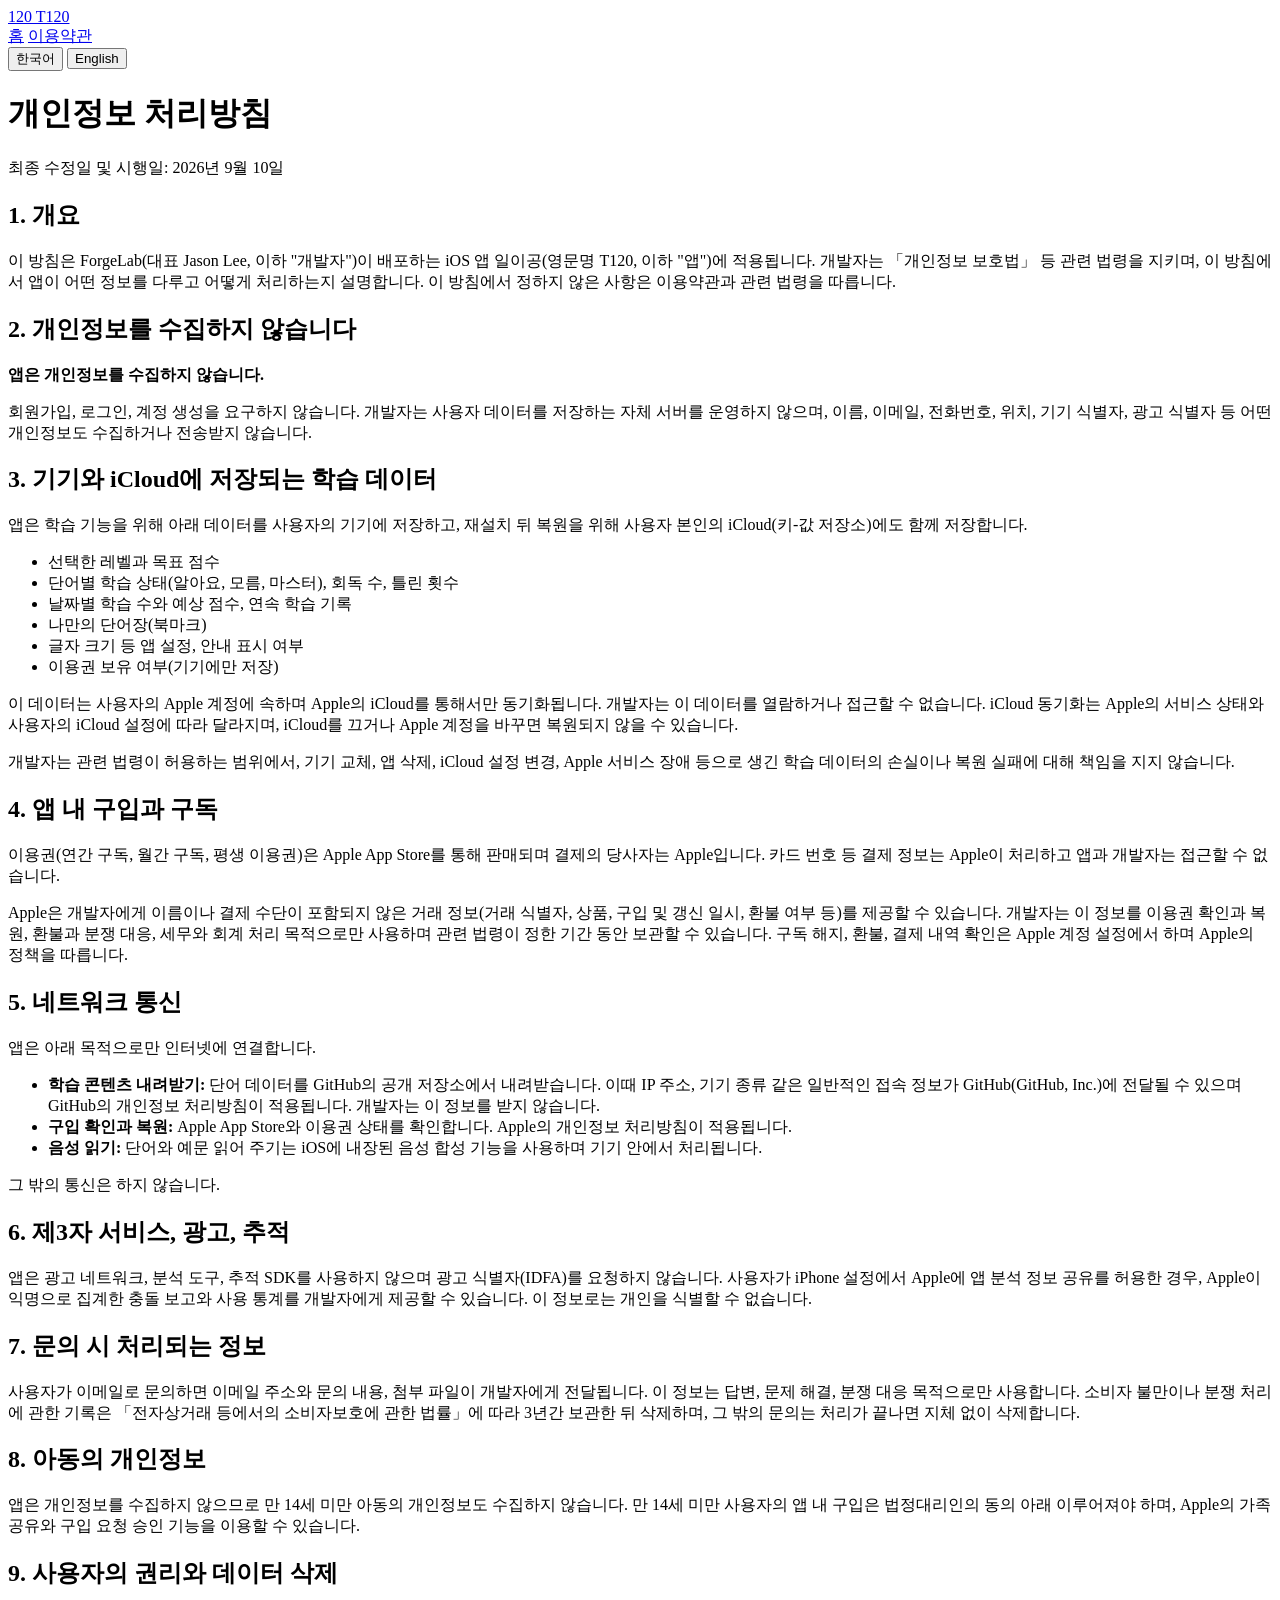
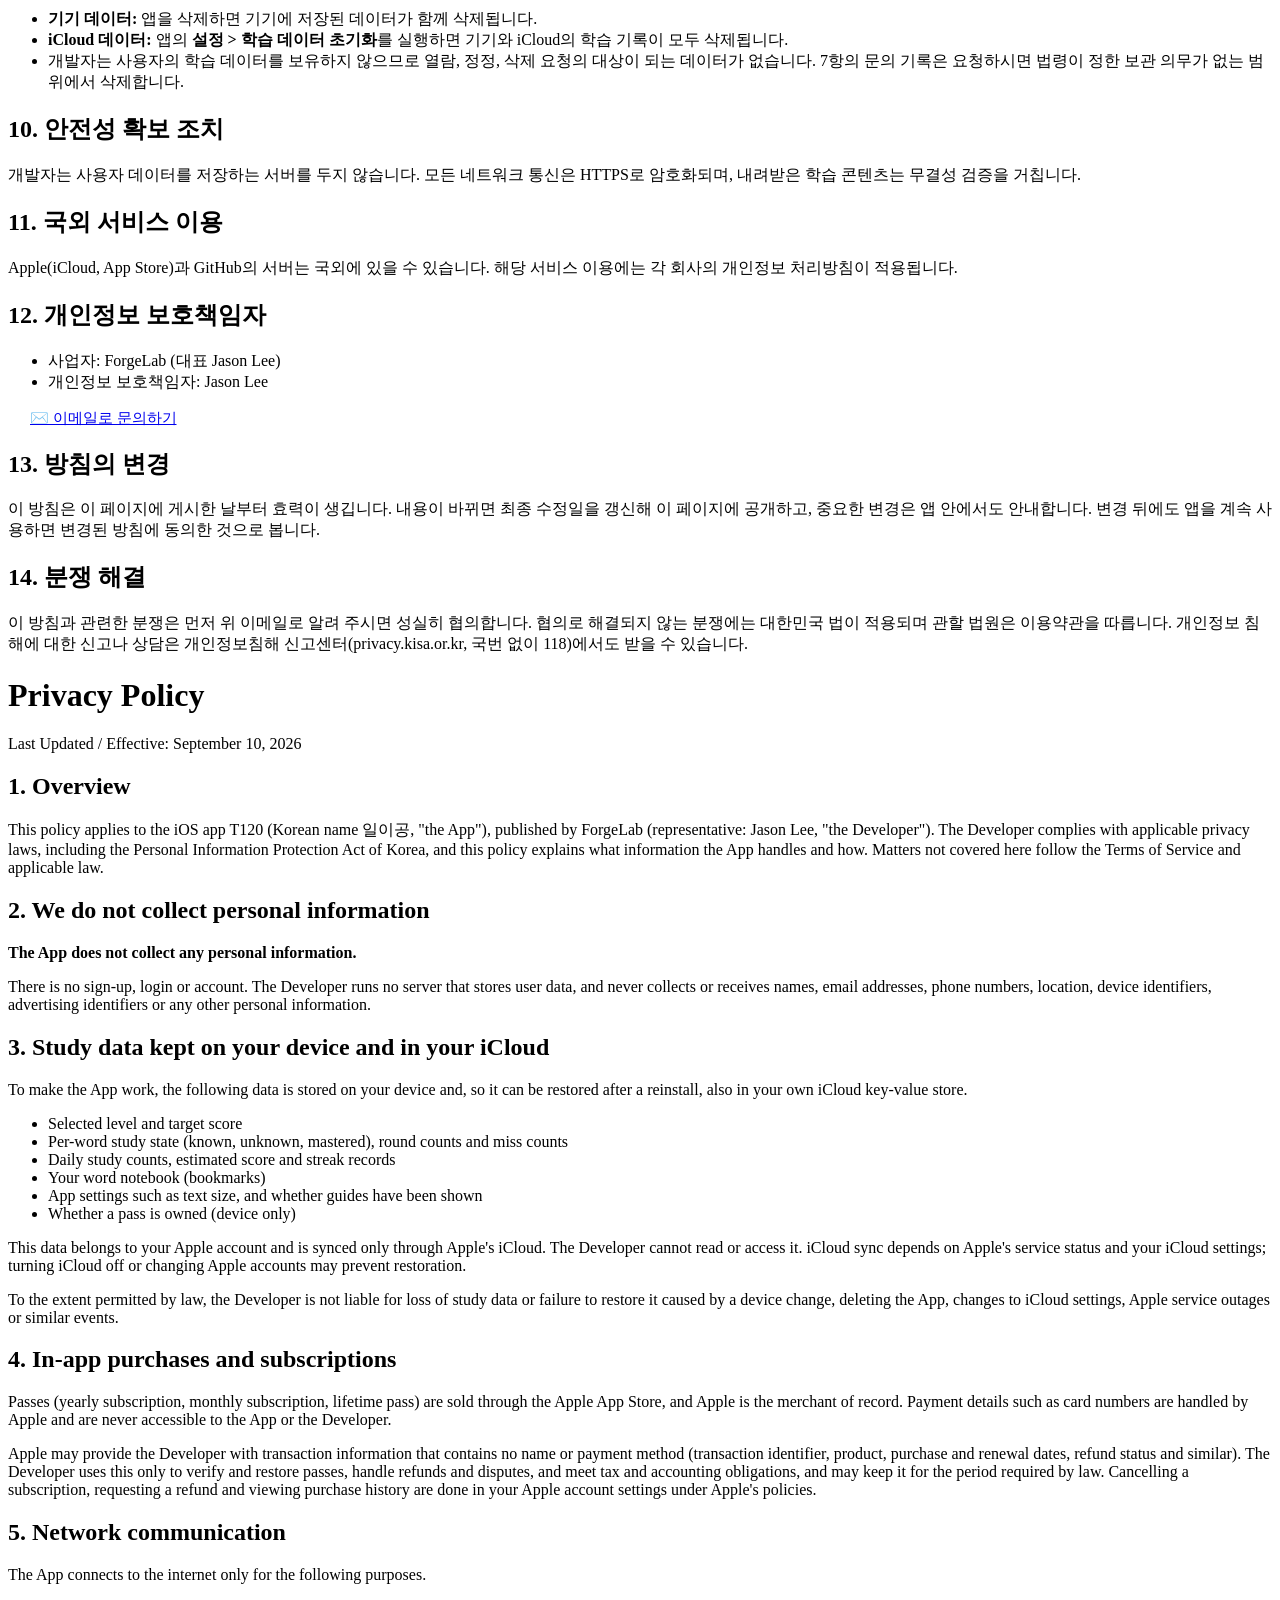
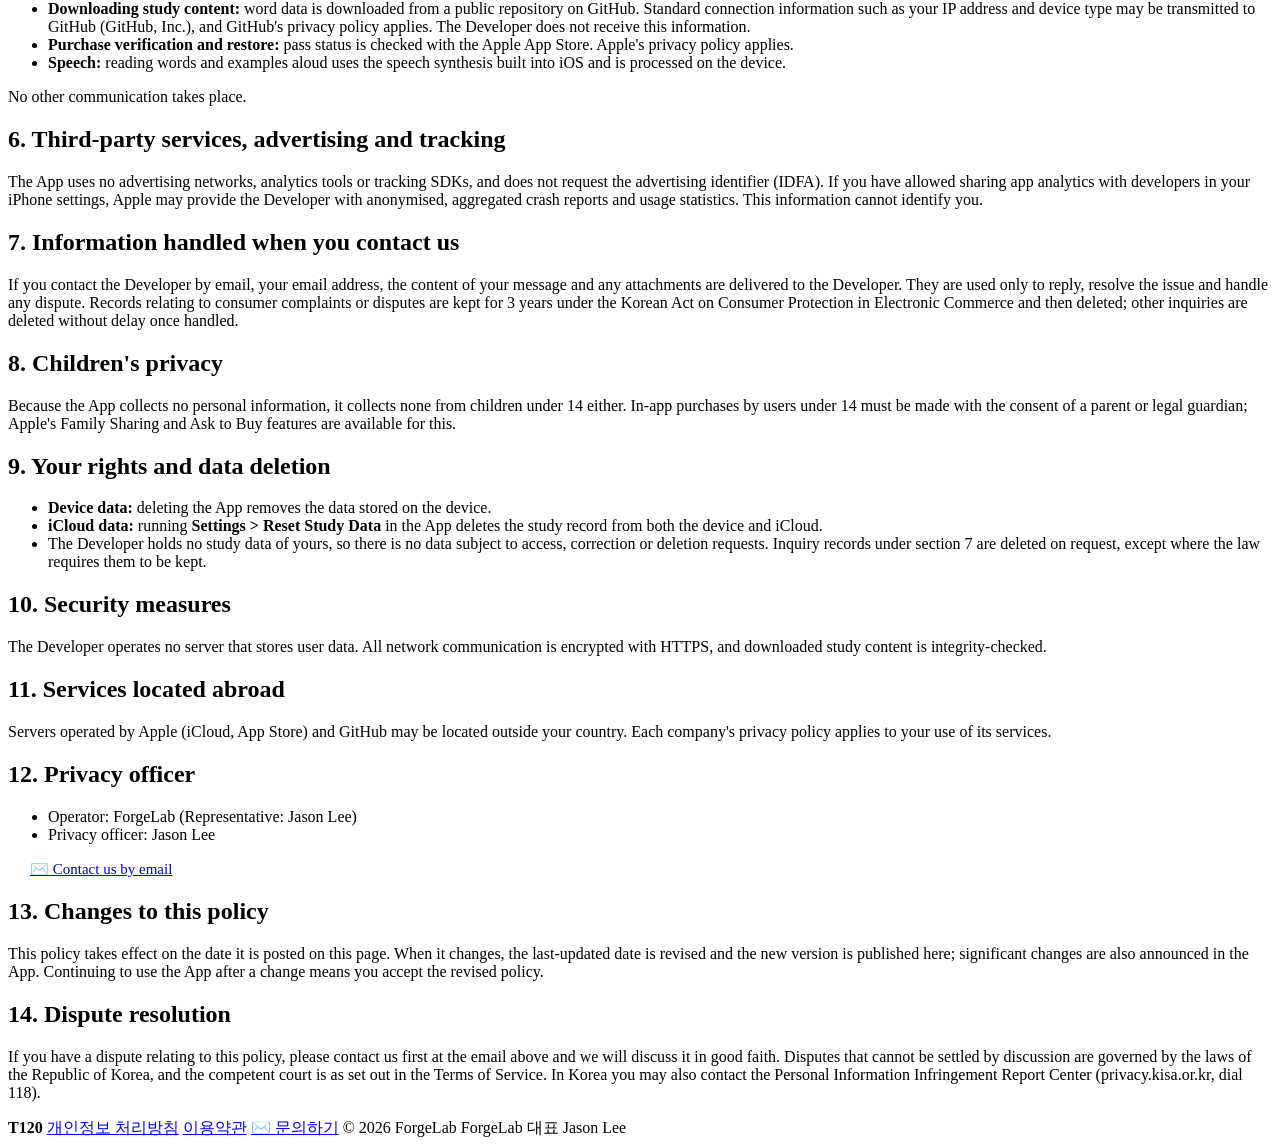
==== docs/privacy.html @ 5dcb8468 "Legal documents for T120: privacy policy and terms of service (KO/EN)" ====
<!DOCTYPE html>
<html lang="ko">
<head>
<meta charset="UTF-8" />
<meta name="viewport" content="width=device-width, initial-scale=1.0" />
<title>개인정보 처리방침 | 일이공 (T120) Privacy Policy</title>
<meta name="description" content="일이공(T120) 개인정보 처리방침: 개인정보를 수집하지 않습니다. T120 Privacy Policy: we collect no personal information." />
<link rel="icon" href="data:image/svg+xml,%3Csvg xmlns='http://www.w3.org/2000/svg' viewBox='0 0 64 64'%3E%3Crect x='4' y='4' width='56' height='56' rx='12' fill='%23FFD43B' stroke='%231A1A1A' stroke-width='5'/%3E%3Ctext x='32' y='42' font-family='-apple-system,sans-serif' font-size='24' font-weight='900' text-anchor='middle' fill='%231A1A1A'%3E120%3C/text%3E%3C/svg%3E" />
<link rel="stylesheet" href="styles.css" />
</head>
<body>

<nav class="nav">
  <div class="nav-inner">
    <a class="logo" href="index.html"><span class="logo-block">120</span> T120</a>
    <div class="nav-links">
      <a href="index.html">홈</a>
      <a href="terms.html">이용약관</a>
    </div>
  </div>
</nav>

<main class="policy">
  <div class="lang-toggle" role="tablist" aria-label="언어 선택 / Language">
    <button id="btn-ko" class="active" onclick="setLang('ko')">한국어</button>
    <button id="btn-en" onclick="setLang('en')">English</button>
  </div>

  <div class="policy-card">

    <!-- ================= 한국어 ================= -->
    <div class="lang-ko">
      <h1>개인정보 처리방침</h1>
      <p class="date">최종 수정일 및 시행일: 2026년 9월 10일</p>

      <h2>1. 개요</h2>
      <p>이 방침은 ForgeLab(대표 Jason Lee, 이하 "개발자")이 배포하는 iOS 앱 일이공(영문명 T120, 이하 "앱")에 적용됩니다. 개발자는 「개인정보 보호법」 등 관련 법령을 지키며, 이 방침에서 앱이 어떤 정보를 다루고 어떻게 처리하는지 설명합니다. 이 방침에서 정하지 않은 사항은 이용약관과 관련 법령을 따릅니다.</p>

      <h2>2. 개인정보를 수집하지 않습니다</h2>
      <p><strong>앱은 개인정보를 수집하지 않습니다.</strong></p>
      <p>회원가입, 로그인, 계정 생성을 요구하지 않습니다. 개발자는 사용자 데이터를 저장하는 자체 서버를 운영하지 않으며, 이름, 이메일, 전화번호, 위치, 기기 식별자, 광고 식별자 등 어떤 개인정보도 수집하거나 전송받지 않습니다.</p>

      <h2>3. 기기와 iCloud에 저장되는 학습 데이터</h2>
      <p>앱은 학습 기능을 위해 아래 데이터를 사용자의 기기에 저장하고, 재설치 뒤 복원을 위해 사용자 본인의 iCloud(키-값 저장소)에도 함께 저장합니다.</p>
      <ul>
        <li>선택한 레벨과 목표 점수</li>
        <li>단어별 학습 상태(알아요, 모름, 마스터), 회독 수, 틀린 횟수</li>
        <li>날짜별 학습 수와 예상 점수, 연속 학습 기록</li>
        <li>나만의 단어장(북마크)</li>
        <li>글자 크기 등 앱 설정, 안내 표시 여부</li>
        <li>이용권 보유 여부(기기에만 저장)</li>
      </ul>
      <p>이 데이터는 사용자의 Apple 계정에 속하며 Apple의 iCloud를 통해서만 동기화됩니다. 개발자는 이 데이터를 열람하거나 접근할 수 없습니다. iCloud 동기화는 Apple의 서비스 상태와 사용자의 iCloud 설정에 따라 달라지며, iCloud를 끄거나 Apple 계정을 바꾸면 복원되지 않을 수 있습니다.</p>
      <p>개발자는 관련 법령이 허용하는 범위에서, 기기 교체, 앱 삭제, iCloud 설정 변경, Apple 서비스 장애 등으로 생긴 학습 데이터의 손실이나 복원 실패에 대해 책임을 지지 않습니다.</p>

      <h2>4. 앱 내 구입과 구독</h2>
      <p>이용권(연간 구독, 월간 구독, 평생 이용권)은 Apple App Store를 통해 판매되며 결제의 당사자는 Apple입니다. 카드 번호 등 결제 정보는 Apple이 처리하고 앱과 개발자는 접근할 수 없습니다.</p>
      <p>Apple은 개발자에게 이름이나 결제 수단이 포함되지 않은 거래 정보(거래 식별자, 상품, 구입 및 갱신 일시, 환불 여부 등)를 제공할 수 있습니다. 개발자는 이 정보를 이용권 확인과 복원, 환불과 분쟁 대응, 세무와 회계 처리 목적으로만 사용하며 관련 법령이 정한 기간 동안 보관할 수 있습니다. 구독 해지, 환불, 결제 내역 확인은 Apple 계정 설정에서 하며 Apple의 정책을 따릅니다.</p>

      <h2>5. 네트워크 통신</h2>
      <p>앱은 아래 목적으로만 인터넷에 연결합니다.</p>
      <ul>
        <li><strong>학습 콘텐츠 내려받기:</strong> 단어 데이터를 GitHub의 공개 저장소에서 내려받습니다. 이때 IP 주소, 기기 종류 같은 일반적인 접속 정보가 GitHub(GitHub, Inc.)에 전달될 수 있으며 GitHub의 개인정보 처리방침이 적용됩니다. 개발자는 이 정보를 받지 않습니다.</li>
        <li><strong>구입 확인과 복원:</strong> Apple App Store와 이용권 상태를 확인합니다. Apple의 개인정보 처리방침이 적용됩니다.</li>
        <li><strong>음성 읽기:</strong> 단어와 예문 읽어 주기는 iOS에 내장된 음성 합성 기능을 사용하며 기기 안에서 처리됩니다.</li>
      </ul>
      <p>그 밖의 통신은 하지 않습니다.</p>

      <h2>6. 제3자 서비스, 광고, 추적</h2>
      <p>앱은 광고 네트워크, 분석 도구, 추적 SDK를 사용하지 않으며 광고 식별자(IDFA)를 요청하지 않습니다. 사용자가 iPhone 설정에서 Apple에 앱 분석 정보 공유를 허용한 경우, Apple이 익명으로 집계한 충돌 보고와 사용 통계를 개발자에게 제공할 수 있습니다. 이 정보로는 개인을 식별할 수 없습니다.</p>

      <h2>7. 문의 시 처리되는 정보</h2>
      <p>사용자가 이메일로 문의하면 이메일 주소와 문의 내용, 첨부 파일이 개발자에게 전달됩니다. 이 정보는 답변, 문제 해결, 분쟁 대응 목적으로만 사용합니다. 소비자 불만이나 분쟁 처리에 관한 기록은 「전자상거래 등에서의 소비자보호에 관한 법률」에 따라 3년간 보관한 뒤 삭제하며, 그 밖의 문의는 처리가 끝나면 지체 없이 삭제합니다.</p>

      <h2>8. 아동의 개인정보</h2>
      <p>앱은 개인정보를 수집하지 않으므로 만 14세 미만 아동의 개인정보도 수집하지 않습니다. 만 14세 미만 사용자의 앱 내 구입은 법정대리인의 동의 아래 이루어져야 하며, Apple의 가족 공유와 구입 요청 승인 기능을 이용할 수 있습니다.</p>

      <h2>9. 사용자의 권리와 데이터 삭제</h2>
      <ul>
        <li><strong>기기 데이터:</strong> 앱을 삭제하면 기기에 저장된 데이터가 함께 삭제됩니다.</li>
        <li><strong>iCloud 데이터:</strong> 앱의 <strong>설정 &gt; 학습 데이터 초기화</strong>를 실행하면 기기와 iCloud의 학습 기록이 모두 삭제됩니다.</li>
        <li>개발자는 사용자의 학습 데이터를 보유하지 않으므로 열람, 정정, 삭제 요청의 대상이 되는 데이터가 없습니다. 7항의 문의 기록은 요청하시면 법령이 정한 보관 의무가 없는 범위에서 삭제합니다.</li>
      </ul>

      <h2>10. 안전성 확보 조치</h2>
      <p>개발자는 사용자 데이터를 저장하는 서버를 두지 않습니다. 모든 네트워크 통신은 HTTPS로 암호화되며, 내려받은 학습 콘텐츠는 무결성 검증을 거칩니다.</p>

      <h2>11. 국외 서비스 이용</h2>
      <p>Apple(iCloud, App Store)과 GitHub의 서버는 국외에 있을 수 있습니다. 해당 서비스 이용에는 각 회사의 개인정보 처리방침이 적용됩니다.</p>

      <h2>12. 개인정보 보호책임자</h2>
      <ul>
        <li>사업자: ForgeLab (대표 Jason Lee)</li>
        <li>개인정보 보호책임자: Jason Lee</li>
      </ul>
      <p style="margin-top: 12px;"><a class="nb-btn" style="padding: 10px 22px; font-size: 15px;" href="mailto:forgelab.aitech@gmail.com?subject=%5BT120%5D%20%EA%B0%9C%EC%9D%B8%EC%A0%95%EB%B3%B4%20%EB%AC%B8%EC%9D%98">✉️ 이메일로 문의하기</a></p>

      <h2>13. 방침의 변경</h2>
      <p>이 방침은 이 페이지에 게시한 날부터 효력이 생깁니다. 내용이 바뀌면 최종 수정일을 갱신해 이 페이지에 공개하고, 중요한 변경은 앱 안에서도 안내합니다. 변경 뒤에도 앱을 계속 사용하면 변경된 방침에 동의한 것으로 봅니다.</p>

      <h2>14. 분쟁 해결</h2>
      <p>이 방침과 관련한 분쟁은 먼저 위 이메일로 알려 주시면 성실히 협의합니다. 협의로 해결되지 않는 분쟁에는 대한민국 법이 적용되며 관할 법원은 이용약관을 따릅니다. 개인정보 침해에 대한 신고나 상담은 개인정보침해 신고센터(privacy.kisa.or.kr, 국번 없이 118)에서도 받을 수 있습니다.</p>

    </div>

    <!-- ================= English ================= -->
    <div class="lang-en">
      <h1>Privacy Policy</h1>
      <p class="date">Last Updated / Effective: September 10, 2026</p>

      <h2>1. Overview</h2>
      <p>This policy applies to the iOS app T120 (Korean name 일이공, "the App"), published by ForgeLab (representative: Jason Lee, "the Developer"). The Developer complies with applicable privacy laws, including the Personal Information Protection Act of Korea, and this policy explains what information the App handles and how. Matters not covered here follow the Terms of Service and applicable law.</p>

      <h2>2. We do not collect personal information</h2>
      <p><strong>The App does not collect any personal information.</strong></p>
      <p>There is no sign-up, login or account. The Developer runs no server that stores user data, and never collects or receives names, email addresses, phone numbers, location, device identifiers, advertising identifiers or any other personal information.</p>

      <h2>3. Study data kept on your device and in your iCloud</h2>
      <p>To make the App work, the following data is stored on your device and, so it can be restored after a reinstall, also in your own iCloud key-value store.</p>
      <ul>
        <li>Selected level and target score</li>
        <li>Per-word study state (known, unknown, mastered), round counts and miss counts</li>
        <li>Daily study counts, estimated score and streak records</li>
        <li>Your word notebook (bookmarks)</li>
        <li>App settings such as text size, and whether guides have been shown</li>
        <li>Whether a pass is owned (device only)</li>
      </ul>
      <p>This data belongs to your Apple account and is synced only through Apple's iCloud. The Developer cannot read or access it. iCloud sync depends on Apple's service status and your iCloud settings; turning iCloud off or changing Apple accounts may prevent restoration.</p>
      <p>To the extent permitted by law, the Developer is not liable for loss of study data or failure to restore it caused by a device change, deleting the App, changes to iCloud settings, Apple service outages or similar events.</p>

      <h2>4. In-app purchases and subscriptions</h2>
      <p>Passes (yearly subscription, monthly subscription, lifetime pass) are sold through the Apple App Store, and Apple is the merchant of record. Payment details such as card numbers are handled by Apple and are never accessible to the App or the Developer.</p>
      <p>Apple may provide the Developer with transaction information that contains no name or payment method (transaction identifier, product, purchase and renewal dates, refund status and similar). The Developer uses this only to verify and restore passes, handle refunds and disputes, and meet tax and accounting obligations, and may keep it for the period required by law. Cancelling a subscription, requesting a refund and viewing purchase history are done in your Apple account settings under Apple's policies.</p>

      <h2>5. Network communication</h2>
      <p>The App connects to the internet only for the following purposes.</p>
      <ul>
        <li><strong>Downloading study content:</strong> word data is downloaded from a public repository on GitHub. Standard connection information such as your IP address and device type may be transmitted to GitHub (GitHub, Inc.), and GitHub's privacy policy applies. The Developer does not receive this information.</li>
        <li><strong>Purchase verification and restore:</strong> pass status is checked with the Apple App Store. Apple's privacy policy applies.</li>
        <li><strong>Speech:</strong> reading words and examples aloud uses the speech synthesis built into iOS and is processed on the device.</li>
      </ul>
      <p>No other communication takes place.</p>

      <h2>6. Third-party services, advertising and tracking</h2>
      <p>The App uses no advertising networks, analytics tools or tracking SDKs, and does not request the advertising identifier (IDFA). If you have allowed sharing app analytics with developers in your iPhone settings, Apple may provide the Developer with anonymised, aggregated crash reports and usage statistics. This information cannot identify you.</p>

      <h2>7. Information handled when you contact us</h2>
      <p>If you contact the Developer by email, your email address, the content of your message and any attachments are delivered to the Developer. They are used only to reply, resolve the issue and handle any dispute. Records relating to consumer complaints or disputes are kept for 3 years under the Korean Act on Consumer Protection in Electronic Commerce and then deleted; other inquiries are deleted without delay once handled.</p>

      <h2>8. Children's privacy</h2>
      <p>Because the App collects no personal information, it collects none from children under 14 either. In-app purchases by users under 14 must be made with the consent of a parent or legal guardian; Apple's Family Sharing and Ask to Buy features are available for this.</p>

      <h2>9. Your rights and data deletion</h2>
      <ul>
        <li><strong>Device data:</strong> deleting the App removes the data stored on the device.</li>
        <li><strong>iCloud data:</strong> running <strong>Settings &gt; Reset Study Data</strong> in the App deletes the study record from both the device and iCloud.</li>
        <li>The Developer holds no study data of yours, so there is no data subject to access, correction or deletion requests. Inquiry records under section 7 are deleted on request, except where the law requires them to be kept.</li>
      </ul>

      <h2>10. Security measures</h2>
      <p>The Developer operates no server that stores user data. All network communication is encrypted with HTTPS, and downloaded study content is integrity-checked.</p>

      <h2>11. Services located abroad</h2>
      <p>Servers operated by Apple (iCloud, App Store) and GitHub may be located outside your country. Each company's privacy policy applies to your use of its services.</p>

      <h2>12. Privacy officer</h2>
      <ul>
        <li>Operator: ForgeLab (Representative: Jason Lee)</li>
        <li>Privacy officer: Jason Lee</li>
      </ul>
      <p style="margin-top: 12px;"><a class="nb-btn" style="padding: 10px 22px; font-size: 15px;" href="mailto:forgelab.aitech@gmail.com?subject=%5BT120%5D%20Privacy%20inquiry">✉️ Contact us by email</a></p>

      <h2>13. Changes to this policy</h2>
      <p>This policy takes effect on the date it is posted on this page. When it changes, the last-updated date is revised and the new version is published here; significant changes are also announced in the App. Continuing to use the App after a change means you accept the revised policy.</p>

      <h2>14. Dispute resolution</h2>
      <p>If you have a dispute relating to this policy, please contact us first at the email above and we will discuss it in good faith. Disputes that cannot be settled by discussion are governed by the laws of the Republic of Korea, and the competent court is as set out in the Terms of Service. In Korea you may also contact the Personal Information Infringement Report Center (privacy.kisa.or.kr, dial 118).</p>

    </div>

  </div>
</main>

<footer>
  <div class="wrap">
    <span style="font-weight: 900;">T120</span>
    <a href="privacy.html">개인정보 처리방침</a>
    <a href="terms.html">이용약관</a>
    <a class="contact-btn" href="mailto:forgelab.aitech@gmail.com?subject=%5BT120%5D%20%EB%AC%B8%EC%9D%98">✉️ 문의하기</a>
    <span style="margin-left:auto;">© 2026 ForgeLab</span>
    <span class="biz">ForgeLab 대표 Jason Lee</span>
  </div>
</footer>

<script>
function setLang(lang) {
  document.body.classList.toggle('en', lang === 'en');
  document.getElementById('btn-ko').classList.toggle('active', lang === 'ko');
  document.getElementById('btn-en').classList.toggle('active', lang === 'en');
  document.documentElement.lang = lang;
}
// Default to English for non-Korean browsers
if (!navigator.language.startsWith('ko')) setLang('en');
</script>

</body>
</html>
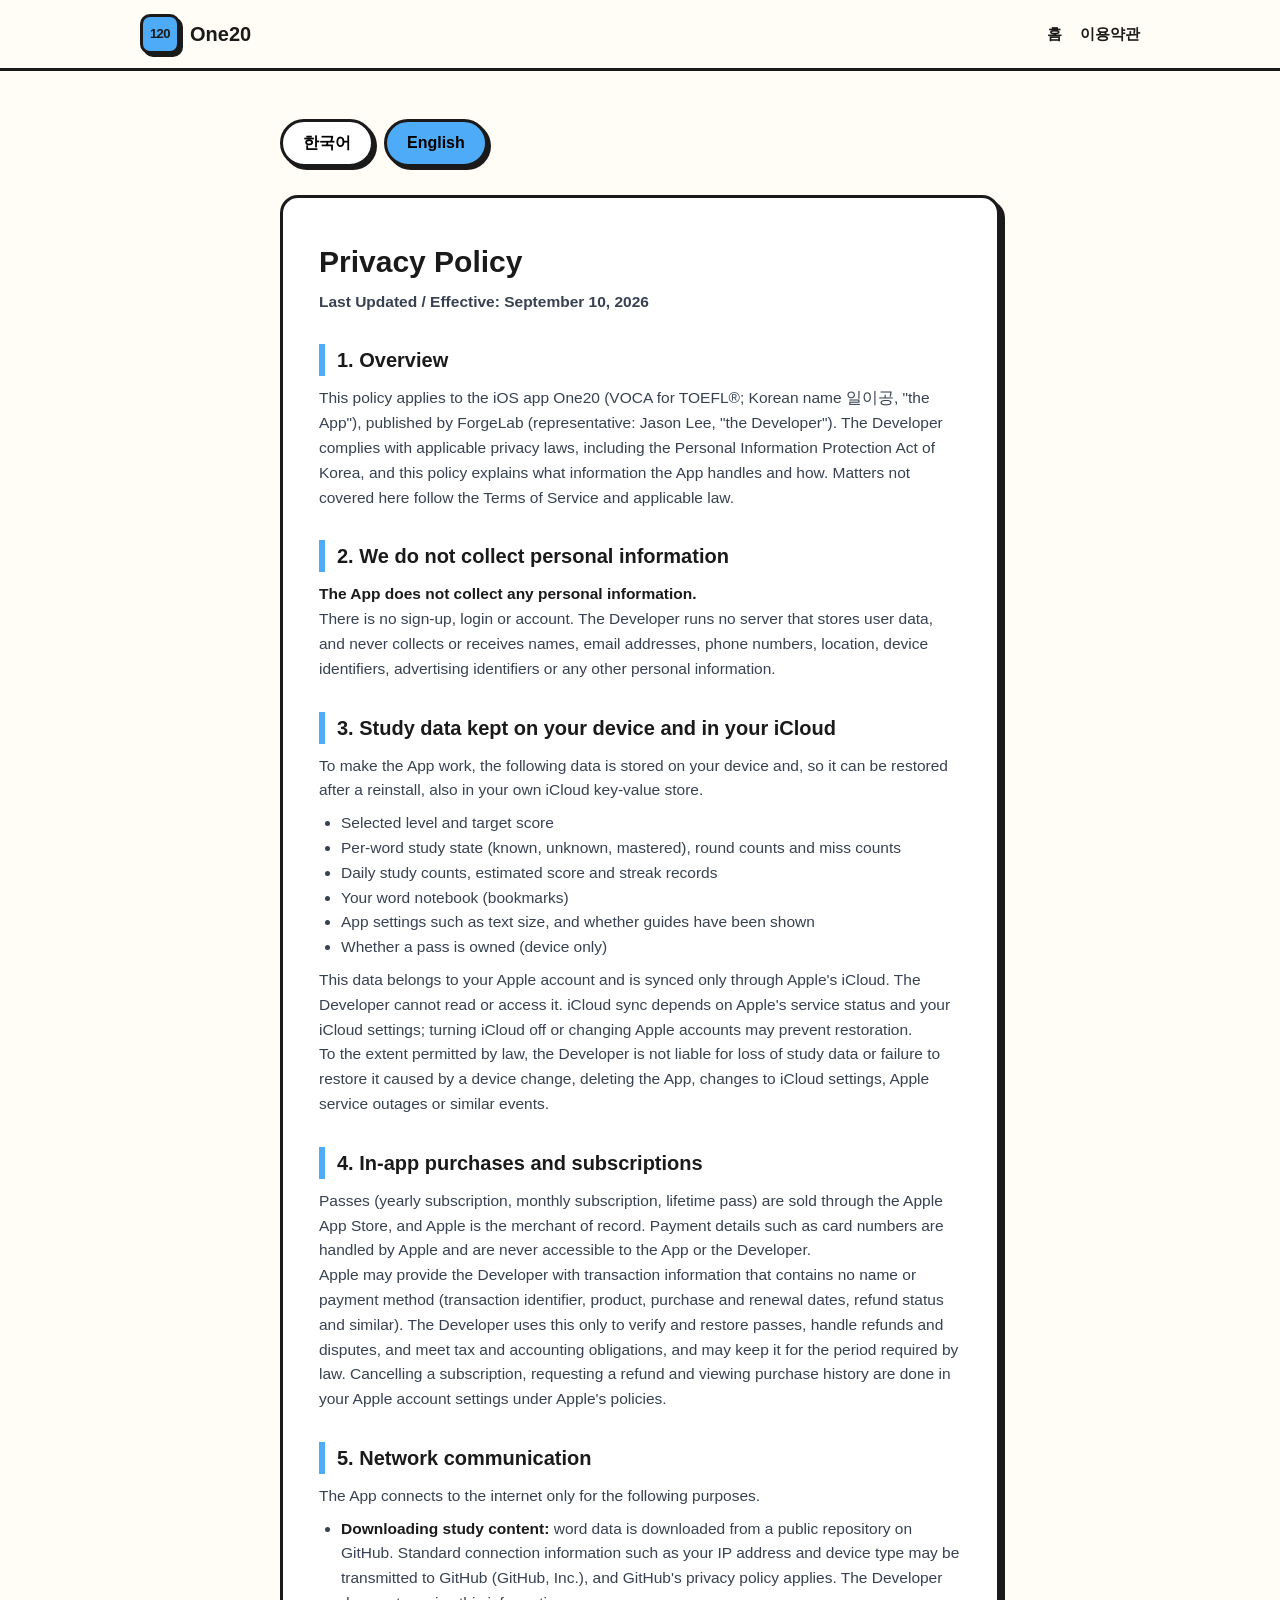
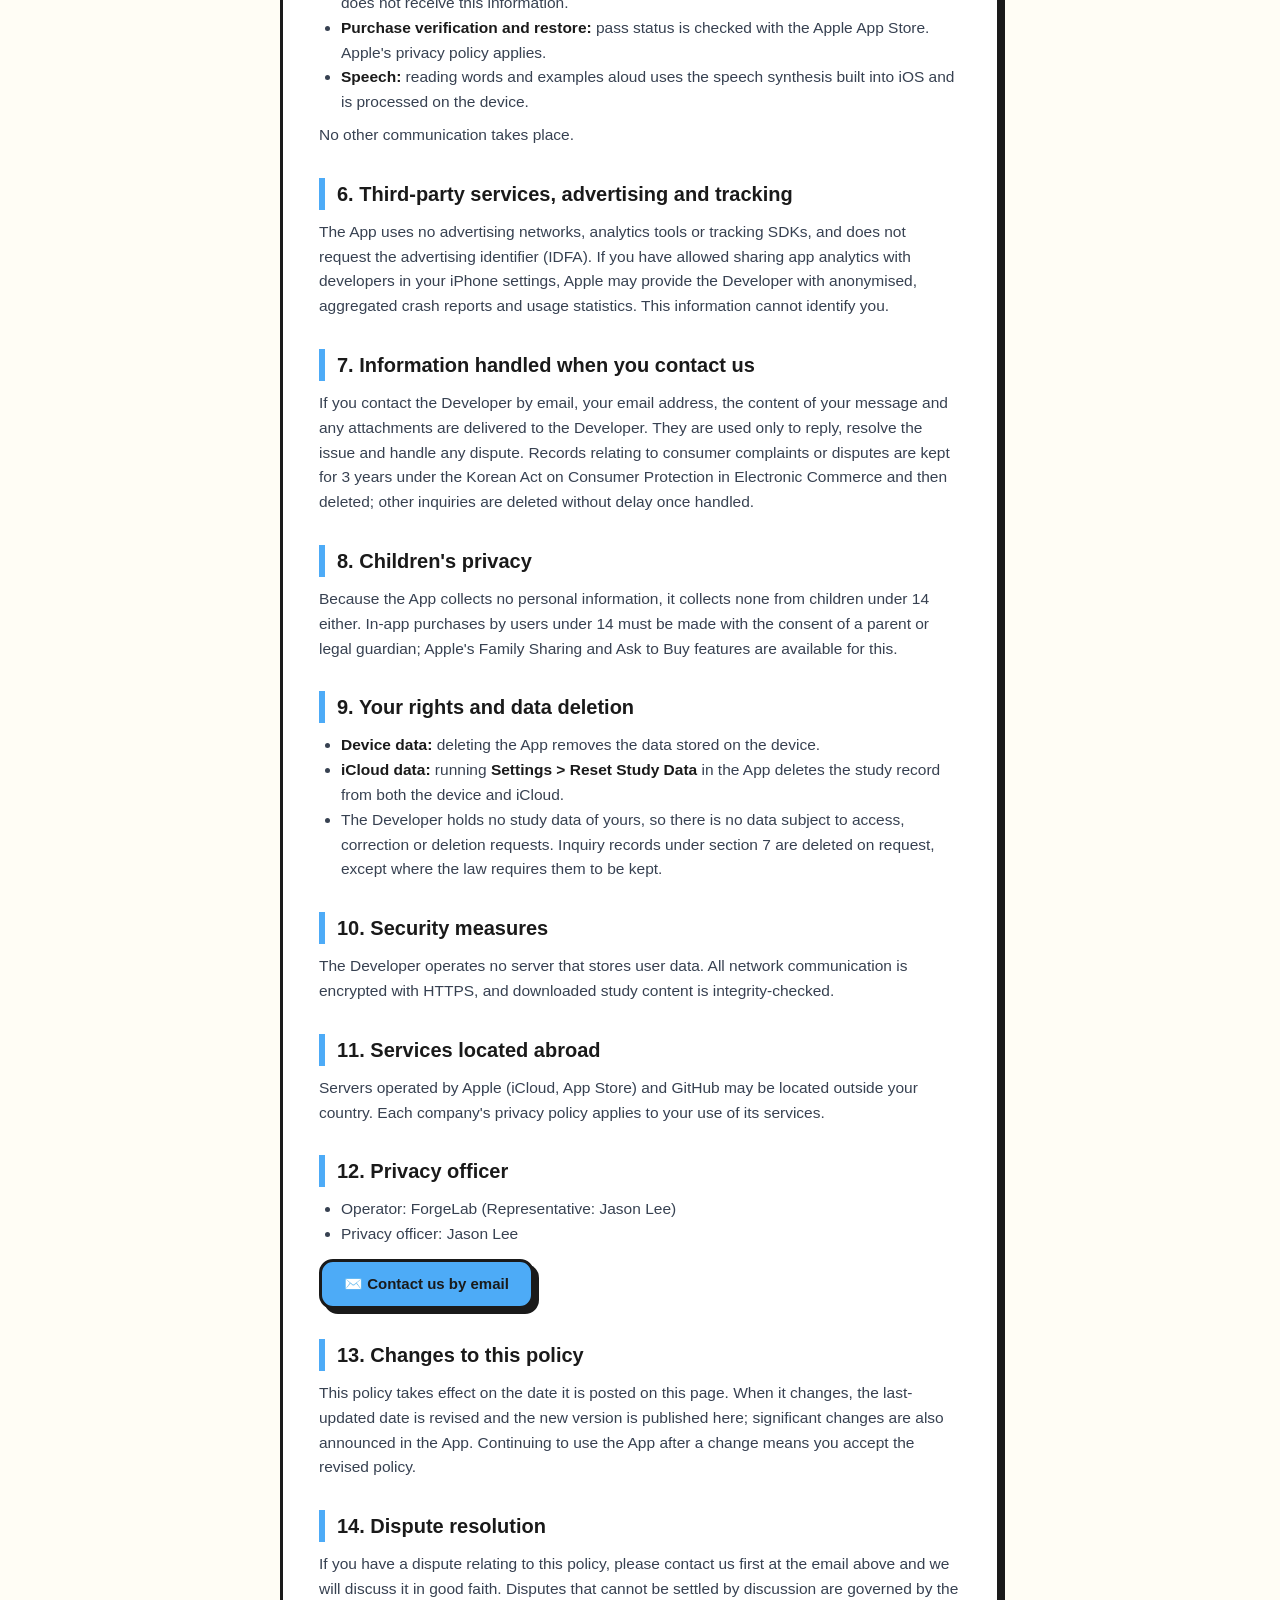
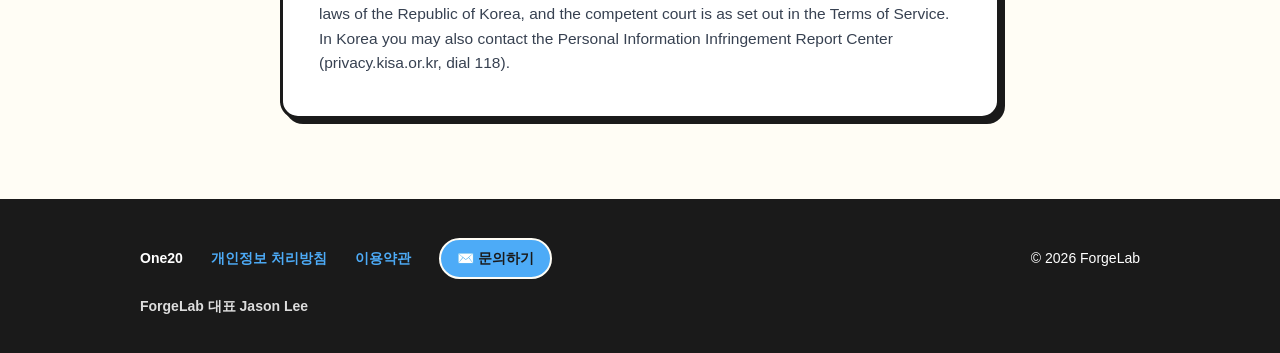
==== commit 8a1e323e: "Rebrand to One20: English name, VOCA hero tiles, VOCA for TOEFL positioning in site and policies" ====
--- a/docs/privacy.html
+++ b/docs/privacy.html
@@ -3,8 +3,8 @@
 <head>
 <meta charset="UTF-8" />
 <meta name="viewport" content="width=device-width, initial-scale=1.0" />
-<title>개인정보 처리방침 | 일이공 (T120) Privacy Policy</title>
-<meta name="description" content="일이공(T120) 개인정보 처리방침: 개인정보를 수집하지 않습니다. T120 Privacy Policy: we collect no personal information." />
+<title>개인정보 처리방침 | 일이공 (One20) Privacy Policy</title>
+<meta name="description" content="일이공(One20) 개인정보 처리방침: 개인정보를 수집하지 않습니다. One20 Privacy Policy: we collect no personal information." />
 <link rel="icon" href="data:image/svg+xml,%3Csvg xmlns='http://www.w3.org/2000/svg' viewBox='0 0 64 64'%3E%3Crect x='4' y='4' width='56' height='56' rx='12' fill='%23FFD43B' stroke='%231A1A1A' stroke-width='5'/%3E%3Ctext x='32' y='42' font-family='-apple-system,sans-serif' font-size='24' font-weight='900' text-anchor='middle' fill='%231A1A1A'%3E120%3C/text%3E%3C/svg%3E" />
 <link rel="stylesheet" href="styles.css" />
 </head>
@@ -12,7 +12,7 @@
 
 <nav class="nav">
   <div class="nav-inner">
-    <a class="logo" href="index.html"><span class="logo-block">120</span> T120</a>
+    <a class="logo" href="index.html"><span class="logo-block">120</span> One20</a>
     <div class="nav-links">
       <a href="index.html">홈</a>
       <a href="terms.html">이용약관</a>
@@ -34,7 +34,7 @@
       <p class="date">최종 수정일 및 시행일: 2026년 9월 10일</p>
 
       <h2>1. 개요</h2>
-      <p>이 방침은 ForgeLab(대표 Jason Lee, 이하 "개발자")이 배포하는 iOS 앱 일이공(영문명 T120, 이하 "앱")에 적용됩니다. 개발자는 「개인정보 보호법」 등 관련 법령을 지키며, 이 방침에서 앱이 어떤 정보를 다루고 어떻게 처리하는지 설명합니다. 이 방침에서 정하지 않은 사항은 이용약관과 관련 법령을 따릅니다.</p>
+      <p>이 방침은 ForgeLab(대표 Jason Lee, 이하 "개발자")이 배포하는 iOS 앱 일이공(영문명 One20, VOCA for TOEFL®, 이하 "앱")에 적용됩니다. 개발자는 「개인정보 보호법」 등 관련 법령을 지키며, 이 방침에서 앱이 어떤 정보를 다루고 어떻게 처리하는지 설명합니다. 이 방침에서 정하지 않은 사항은 이용약관과 관련 법령을 따릅니다.</p>
 
       <h2>2. 개인정보를 수집하지 않습니다</h2>
       <p><strong>앱은 개인정보를 수집하지 않습니다.</strong></p>
@@ -93,7 +93,7 @@
         <li>사업자: ForgeLab (대표 Jason Lee)</li>
         <li>개인정보 보호책임자: Jason Lee</li>
       </ul>
-      <p style="margin-top: 12px;"><a class="nb-btn" style="padding: 10px 22px; font-size: 15px;" href="mailto:forgelab.aitech@gmail.com?subject=%5BT120%5D%20%EA%B0%9C%EC%9D%B8%EC%A0%95%EB%B3%B4%20%EB%AC%B8%EC%9D%98">✉️ 이메일로 문의하기</a></p>
+      <p style="margin-top: 12px;"><a class="nb-btn" style="padding: 10px 22px; font-size: 15px;" href="mailto:forgelab.aitech@gmail.com?subject=%5BOne20%5D%20%EA%B0%9C%EC%9D%B8%EC%A0%95%EB%B3%B4%20%EB%AC%B8%EC%9D%98">✉️ 이메일로 문의하기</a></p>
 
       <h2>13. 방침의 변경</h2>
       <p>이 방침은 이 페이지에 게시한 날부터 효력이 생깁니다. 내용이 바뀌면 최종 수정일을 갱신해 이 페이지에 공개하고, 중요한 변경은 앱 안에서도 안내합니다. 변경 뒤에도 앱을 계속 사용하면 변경된 방침에 동의한 것으로 봅니다.</p>
@@ -109,7 +109,7 @@
       <p class="date">Last Updated / Effective: September 10, 2026</p>
 
       <h2>1. Overview</h2>
-      <p>This policy applies to the iOS app T120 (Korean name 일이공, "the App"), published by ForgeLab (representative: Jason Lee, "the Developer"). The Developer complies with applicable privacy laws, including the Personal Information Protection Act of Korea, and this policy explains what information the App handles and how. Matters not covered here follow the Terms of Service and applicable law.</p>
+      <p>This policy applies to the iOS app One20 (VOCA for TOEFL®; Korean name 일이공, "the App"), published by ForgeLab (representative: Jason Lee, "the Developer"). The Developer complies with applicable privacy laws, including the Personal Information Protection Act of Korea, and this policy explains what information the App handles and how. Matters not covered here follow the Terms of Service and applicable law.</p>
 
       <h2>2. We do not collect personal information</h2>
       <p><strong>The App does not collect any personal information.</strong></p>
@@ -168,7 +168,7 @@
         <li>Operator: ForgeLab (Representative: Jason Lee)</li>
         <li>Privacy officer: Jason Lee</li>
       </ul>
-      <p style="margin-top: 12px;"><a class="nb-btn" style="padding: 10px 22px; font-size: 15px;" href="mailto:forgelab.aitech@gmail.com?subject=%5BT120%5D%20Privacy%20inquiry">✉️ Contact us by email</a></p>
+      <p style="margin-top: 12px;"><a class="nb-btn" style="padding: 10px 22px; font-size: 15px;" href="mailto:forgelab.aitech@gmail.com?subject=%5BOne20%5D%20Privacy%20inquiry">✉️ Contact us by email</a></p>
 
       <h2>13. Changes to this policy</h2>
       <p>This policy takes effect on the date it is posted on this page. When it changes, the last-updated date is revised and the new version is published here; significant changes are also announced in the App. Continuing to use the App after a change means you accept the revised policy.</p>
@@ -183,10 +183,10 @@
 
 <footer>
   <div class="wrap">
-    <span style="font-weight: 900;">T120</span>
+    <span style="font-weight: 900;">One20</span>
     <a href="privacy.html">개인정보 처리방침</a>
     <a href="terms.html">이용약관</a>
-    <a class="contact-btn" href="mailto:forgelab.aitech@gmail.com?subject=%5BT120%5D%20%EB%AC%B8%EC%9D%98">✉️ 문의하기</a>
+    <a class="contact-btn" href="mailto:forgelab.aitech@gmail.com?subject=%5BOne20%5D%20%EB%AC%B8%EC%9D%98">✉️ 문의하기</a>
     <span style="margin-left:auto;">© 2026 ForgeLab</span>
     <span class="biz">ForgeLab 대표 Jason Lee</span>
   </div>
--- a/docs/styles.css
+++ b/docs/styles.css
@@ -0,0 +1,1185 @@
+/* ============================================================
+   T120 promo site — Neobrutalism, tokens mirrored from the app
+   (NBTheme.swift: colors, 3px borders, hard offset shadows)
+   Brand accent is blue (--brand) with lavender support (--brand-2);
+   the raw palette variables stay identical across sister apps.
+   ============================================================ */
+
+:root {
+  /* Backgrounds */
+  --page-bg: #FFFDF5;
+  --card-bg: #FFFFFF;
+  --surface: #F5F0E8;
+
+  /* Accents (Assets.xcassets nb.* colors) */
+  --yellow:   #FFD43B;
+  --pink:     #FF6B9D;
+  --blue:     #4DABF7;
+  --coral:    #FF6B35;
+  --mint:     #63E6BE;
+  --lavender: #B197FC;
+  --lime:     #A9E34B;
+  --orange:   #FF922B;
+  --danger:   #E03131;
+
+  /* Brand accent (this track: blue + lavender) */
+  --brand:   #4DABF7;
+  --brand-2: #B197FC;
+  --brand-3: #63E6BE;
+
+  /* Structural */
+  --ink:  #1A1A1A;
+  --body: #374151;
+
+  --bw: 3px;
+  --shadow-sm: 3px 3px 0 var(--ink);
+  --shadow-md: 5px 5px 0 var(--ink);
+  --shadow-lg: 7px 7px 0 var(--ink);
+
+  --r-sm: 10px;
+  --r-md: 14px;
+  --r-lg: 18px;
+}
+
+* { margin: 0; padding: 0; box-sizing: border-box; }
+
+html { scroll-behavior: smooth; background: var(--page-bg); overflow-x: clip; }
+
+/* Anchored sections land BELOW the sticky nav, with breathing room —
+   otherwise their headings hide under the bar. */
+section[id], header[id] { scroll-margin-top: 84px; }
+
+body {
+  font-family: -apple-system, BlinkMacSystemFont, "Apple SD Gothic Neo",
+    "Pretendard", "Segoe UI", "Noto Sans KR", sans-serif;
+  background: transparent;
+  color: var(--ink);
+  line-height: 1.6;
+  -webkit-font-smoothing: antialiased;
+  /* Clip decorative bleed (hero glow, aurora blobs) without creating a
+     scroll container — `clip` (unlike hidden) keeps position:sticky working. */
+  overflow-x: clip;
+}
+
+.wrap { max-width: 1040px; margin: 0 auto; padding: 0 20px; }
+
+/* ---------- NB primitives ---------- */
+
+.nb-card {
+  background: var(--card-bg);
+  border: var(--bw) solid var(--ink);
+  border-radius: var(--r-md);
+}
+
+.nb-shadow-sm { box-shadow: var(--shadow-sm); }
+.nb-shadow-md { box-shadow: var(--shadow-md); }
+.nb-shadow-lg { box-shadow: var(--shadow-lg); }
+
+.nb-btn {
+  display: inline-block;
+  padding: 13px 26px;
+  font-size: 16px;
+  font-weight: 800;
+  color: var(--ink);
+  background: var(--brand);
+  border: var(--bw) solid var(--ink);
+  border-radius: var(--r-md);
+  box-shadow: var(--shadow-md);
+  text-decoration: none;
+  cursor: pointer;
+  transition: transform 0.1s ease, box-shadow 0.1s ease;
+}
+.nb-btn:hover { transform: translate(2px, 2px); box-shadow: 3px 3px 0 var(--ink); }
+.nb-btn:active { transform: translate(5px, 5px); box-shadow: none; }
+.nb-btn.secondary { background: var(--card-bg); }
+.nb-btn.mint { background: var(--mint); }
+
+.nb-tag {
+  display: inline-block;
+  padding: 4px 12px;
+  font-size: 13px;
+  font-weight: 800;
+  border: 2px solid var(--ink);
+  border-radius: 999px;
+  background: var(--surface);
+}
+
+/* ---------- Nav ---------- */
+
+.nav {
+  position: sticky;
+  top: 0;
+  z-index: 50;
+  background: var(--page-bg);
+  border-bottom: var(--bw) solid var(--ink);
+}
+.nav-inner {
+  display: flex;
+  align-items: center;
+  gap: 18px;
+  padding: 14px 20px;
+  max-width: 1040px;
+  margin: 0 auto;
+}
+.logo {
+  display: flex;
+  align-items: center;
+  gap: 10px;
+  font-weight: 900;
+  font-size: 20px;
+  text-decoration: none;
+  color: var(--ink);
+}
+.logo-block {
+  display: grid;
+  place-items: center;
+  width: 40px;
+  height: 40px;
+  background: var(--brand);
+  border: var(--bw) solid var(--ink);
+  border-radius: var(--r-sm);
+  box-shadow: var(--shadow-sm);
+  font-size: 13px;
+  font-weight: 900;
+  letter-spacing: -0.5px;
+}
+.logo-kr {
+  font-size: 12px;
+  font-weight: 900;
+  color: var(--ink);
+  background: var(--mint);
+  border: 2.5px solid var(--ink);
+  border-radius: 999px;
+  padding: 3px 10px;
+  box-shadow: 2px 2px 0 var(--ink);
+}
+
+/* 120 = 일이공 = ㅇㅇㄱ — Korean nickname brand strip (hero) */
+.kr-brand { display: flex; align-items: center; gap: 11px; margin: 18px 0 28px; }
+.kk {
+  display: grid;
+  place-items: center;
+  flex: none;          /* keep the tiles square — flex was shrinking them to 41px wide */
+  width: 44px;
+  height: 44px;
+  border: var(--bw) solid var(--ink);
+  border-radius: 12px;
+  font-size: 30px;
+  font-weight: 900;
+  color: var(--ink);
+  box-shadow: 4px 4px 0 var(--ink);
+  transition: transform 0.12s ease, box-shadow 0.12s ease;
+}
+.kk:hover { transform: translate(2px, 2px); box-shadow: 2px 2px 0 var(--ink); }
+.kr-brand-label { font-weight: 800; font-size: 15px; color: var(--body); margin-left: 6px; }
+.kr-brand-label strong { color: var(--ink); font-weight: 900; }
+
+.nav-links { display: flex; gap: 18px; margin-left: auto; align-items: center; }
+.nav-links a {
+  color: var(--ink);
+  text-decoration: none;
+  font-weight: 700;
+  font-size: 15px;
+}
+.nav-links a:hover { text-decoration: underline; text-decoration-thickness: 3px; text-underline-offset: 4px; text-decoration-color: var(--brand); }
+/* Scroll spy: the nav tracks the section you're reading */
+.nav-links a.active:not(.nav-cta) {
+  text-decoration: underline;
+  text-decoration-thickness: 3px;
+  text-underline-offset: 4px;
+  text-decoration-color: var(--brand-2);
+}
+.nav-cta { padding: 8px 16px !important; font-size: 14px !important; }
+
+/* ---------- Hero ---------- */
+
+.hero {
+  display: grid;
+  grid-template-columns: 1.15fr 0.85fr;
+  gap: 48px;
+  align-items: center;
+  padding: 72px 0 84px;
+}
+.hero h1 {
+  font-size: clamp(34px, 5vw, 52px);
+  font-weight: 900;
+  line-height: 1.2;
+  letter-spacing: -1px;
+}
+.hero h1 .hl {
+  background: var(--brand);
+  padding: 0 10px;
+  border: var(--bw) solid var(--ink);
+  border-radius: var(--r-sm);
+  display: inline-block;
+  box-shadow: var(--shadow-sm);
+}
+.hero p.sub {
+  margin: 22px 0 30px;
+  font-size: 18px;
+  color: var(--body);
+  max-width: 460px;
+}
+.hero-ctas { display: flex; gap: 14px; flex-wrap: wrap; align-items: center; }
+.store-badge {
+  display: inline-flex;
+  align-items: center;
+  gap: 10px;
+  padding: 12px 22px;
+  background: var(--ink);
+  color: #fff;
+  border: var(--bw) solid var(--ink);
+  border-radius: var(--r-md);
+  box-shadow: 5px 5px 0 var(--brand);
+  font-weight: 800;
+  text-decoration: none;
+}
+.store-badge small { display: block; font-weight: 600; font-size: 11px; opacity: 0.8; }
+.store-badge .big { font-size: 17px; line-height: 1.15; }
+/* Not shipped yet: the badge states status, it is not a link. */
+.store-badge.soon { cursor: default; }
+
+/* Hero phone mock (CSS-drawn dashboard preview) */
+.phone {
+  width: 290px;
+  margin: 0 auto;
+  background: var(--card-bg);
+  border: var(--bw) solid var(--ink);
+  border-radius: 36px;
+  box-shadow: var(--shadow-lg);
+  padding: 16px 14px;
+  rotate: 2deg;
+}
+.phone .notch {
+  width: 90px; height: 8px;
+  background: var(--ink);
+  border-radius: 999px;
+  margin: 0 auto 14px;
+}
+.mock-row {
+  border: 2.5px solid var(--ink);
+  border-radius: var(--r-sm);
+  padding: 10px 12px;
+  margin-bottom: 10px;
+  font-size: 12px;
+  font-weight: 800;
+  background: var(--card-bg);
+}
+.mock-row.score { display: flex; gap: 12px; align-items: center; }
+.mock-ring {
+  width: 52px; height: 52px;
+  border-radius: 50%;
+  border: 2.5px solid var(--ink);
+  background: conic-gradient(var(--brand) 0 72%, var(--surface) 72% 100%);
+  display: grid; place-items: center;
+  font-size: 12px; font-weight: 900;
+  flex-shrink: 0;
+}
+.mock-ring span { background: var(--card-bg); border-radius: 50%; width: 36px; height: 36px; display: grid; place-items: center; }
+.mock-bars { flex: 1; }
+.mock-bar { height: 8px; border: 2px solid var(--ink); border-radius: 4px; margin: 5px 0; overflow: hidden; background: var(--surface); }
+.mock-bar i { display: block; height: 100%; }
+.mock-cta { background: var(--brand); display: flex; justify-content: space-between; align-items: center; }
+.mock-books { display: flex; gap: 6px; }
+.mock-book {
+  flex: 1; height: 58px;
+  border: 2.5px solid var(--ink);
+  border-radius: 8px;
+  background: var(--surface);
+  position: relative;
+  overflow: visible;
+  display: grid; place-items: center;
+  font-size: 10px; font-weight: 900;
+}
+.mock-book::before {
+  content: ""; position: absolute; left: 0; top: 0; bottom: 0; width: 5px;
+  border-right: 2px solid var(--ink);
+  border-radius: 5px 0 0 5px;
+  background: var(--mint);
+}
+.mock-book.b2::before { background: var(--blue); }
+.mock-book.b3::before { background: var(--lavender); }
+.mock-book.b4::before { background: var(--pink); }
+.mock-book.reading { background: var(--brand); }
+.mock-book.reading::after {
+  content: ""; position: absolute; top: -6px; right: 7px;
+  width: 9px; height: 16px;
+  background: var(--danger);
+  border: 2px solid var(--ink);
+  clip-path: polygon(0 0, 100% 0, 100% 100%, 50% 72%, 0 100%);
+}
+.mock-chip { display: inline-block; padding: 2px 8px; border: 2px solid var(--ink); border-radius: 999px; background: var(--pink); font-size: 10px; }
+
+/* ---------- Sections ---------- */
+
+section { padding: 64px 0; }
+section.alt { background: var(--surface); border-top: var(--bw) solid var(--ink); border-bottom: var(--bw) solid var(--ink); }
+
+.sec-head { text-align: center; margin-bottom: 44px; }
+.sec-head h2 { font-size: clamp(26px, 3.6vw, 36px); font-weight: 900; letter-spacing: -0.5px; }
+.sec-head p { color: var(--body); margin-top: 10px; font-size: 17px; }
+
+/* ---------- Half-press hover (모든 눌러지게 생긴 NB 컴포넌트) ----------
+   Full press = shadow collapses to 0 and the face moves onto it.
+   Hover = HALF press: translate ~half the shadow, shadow shrinks ~half. */
+
+.feature, .level, .price-card, .step, .topic, .faq details, .shot-frame, .demo-card {
+  transition: transform 0.12s ease, box-shadow 0.12s ease;
+}
+.feature:hover, .step:hover {
+  transform: translate(2px, 2px);
+  box-shadow: 3px 3px 0 var(--ink);
+}
+.level:hover, .topic:hover, .faq details:hover {
+  transform: translate(2px, 2px);
+  box-shadow: 1px 1px 0 var(--ink);
+}
+.price-card:hover {
+  transform: translate(3px, 3px);
+  box-shadow: 2px 2px 0 var(--ink);
+}
+.price-card.hot:hover { box-shadow: 3px 3px 0 var(--ink); }
+.shot-frame:hover {
+  transform: translate(2px, 2px);
+  box-shadow: 3px 3px 0 var(--ink);
+}
+
+/* Phone mock — playful shake on hover */
+@keyframes phone-shake {
+  0%, 100% { transform: rotate(0deg) translateX(0); }
+  20% { transform: rotate(-2.5deg) translateX(-3px); }
+  40% { transform: rotate(2deg) translateX(3px); }
+  60% { transform: rotate(-1.5deg) translateX(-2px); }
+  80% { transform: rotate(1deg) translateX(1px); }
+}
+.phone:hover { animation: phone-shake 0.55s ease-in-out; }
+
+/* How it works — 4 steps */
+.steps { display: grid; grid-template-columns: repeat(4, 1fr); gap: 20px; }
+.step {
+  background: var(--card-bg);
+  border: var(--bw) solid var(--ink);
+  border-radius: var(--r-md);
+  box-shadow: var(--shadow-md);
+  padding: 22px 20px;
+}
+.step-num {
+  display: grid; place-items: center;
+  width: 42px; height: 42px;
+  font-size: 19px; font-weight: 900;
+  border: var(--bw) solid var(--ink);
+  border-radius: var(--r-sm);
+  box-shadow: var(--shadow-sm);
+  margin-bottom: 14px;
+}
+.step h3 { font-size: 17px; font-weight: 900; margin-bottom: 8px; }
+.step p { font-size: 14px; color: var(--body); }
+
+/* Features */
+.grid { display: grid; grid-template-columns: repeat(3, 1fr); gap: 22px; }
+.feature {
+  background: var(--card-bg);
+  border: var(--bw) solid var(--ink);
+  border-radius: var(--r-md);
+  box-shadow: var(--shadow-md);
+  padding: 24px 22px;
+  overflow: hidden;
+  position: relative;
+}
+.feature .strip { position: absolute; top: 0; left: 0; right: 0; height: 7px; }
+.feature .icon {
+  width: 46px; height: 46px;
+  display: grid; place-items: center;
+  font-size: 22px;
+  border: var(--bw) solid var(--ink);
+  border-radius: 50%;
+  margin: 6px 0 14px;
+}
+.feature h3 { font-size: 18px; font-weight: 900; margin-bottom: 8px; }
+.feature p { font-size: 14.5px; color: var(--body); }
+.feature .new-flag {
+  position: absolute; top: 16px; right: 14px;
+  font-size: 10.5px; font-weight: 900;
+  background: var(--danger); color: #fff;
+  border: 2px solid var(--ink); border-radius: 999px;
+  padding: 1px 9px;
+  transform: rotate(4deg);
+}
+
+/* ---------- 주제 책장 (this track's signature: one topic = one book) ---------- */
+
+.topics { display: grid; grid-template-columns: repeat(5, 1fr); gap: 16px; }
+.topic {
+  background: var(--card-bg);
+  border: var(--bw) solid var(--ink);
+  border-left: 10px solid var(--brand);   /* the spine */
+  border-radius: var(--r-md);
+  box-shadow: var(--shadow-sm);
+  padding: 16px 12px 14px;
+  text-align: center;
+}
+.topic .t-icon { font-size: 24px; line-height: 1.1; }
+.topic h4 { font-size: 15px; font-weight: 900; margin-top: 8px; letter-spacing: -0.3px; }
+.topic small { display: block; font-size: 11.5px; font-weight: 700; color: var(--body); }
+.topic .t-count {
+  display: inline-block; margin-top: 9px;
+  font-size: 10.5px; font-weight: 900;
+  border: 2px solid var(--ink); border-radius: 999px;
+  padding: 1px 9px; background: var(--surface);
+}
+.topics-note {
+  max-width: 720px; margin: 30px auto 0;
+  text-align: center; font-size: 15px; font-weight: 700; color: var(--body);
+  background: var(--card-bg);
+  border: var(--bw) solid var(--ink);
+  border-radius: var(--r-md);
+  box-shadow: var(--shadow-sm);
+  padding: 16px 20px;
+}
+.topics-note strong { color: var(--ink); font-weight: 900; }
+
+/* Levels */
+.levels { display: grid; grid-template-columns: repeat(4, 1fr); gap: 18px; }
+.level {
+  border: var(--bw) solid var(--ink);
+  border-radius: var(--r-md);
+  box-shadow: var(--shadow-sm);
+  padding: 18px 16px;
+  background: var(--card-bg);
+  text-align: center;
+}
+.level .chip { width: 100%; height: 12px; border: 2px solid var(--ink); border-radius: 6px; margin-bottom: 12px; }
+.level h4 { font-size: 17px; font-weight: 900; }
+.level small { color: var(--body); font-weight: 700; }
+
+/* Screenshots */
+.shots { display: grid; grid-template-columns: repeat(3, 1fr); gap: 26px; }
+.shot-frame {
+  border: var(--bw) solid var(--ink);
+  border-radius: 30px;
+  background: var(--card-bg);
+  box-shadow: var(--shadow-md);
+  padding: 12px;
+  aspect-ratio: 9 / 19;
+}
+.shot-frame img { width: 100%; height: 100%; object-fit: cover; border-radius: 20px; border: 2px solid var(--ink); display: block; }
+.shot-ph {
+  width: 100%; height: 100%;
+  border: 3px dashed var(--ink);
+  border-radius: 20px;
+  background: repeating-linear-gradient(45deg, var(--surface) 0 14px, var(--page-bg) 14px 28px);
+  display: grid; place-items: center;
+  text-align: center;
+  font-weight: 800;
+  color: var(--body);
+  font-size: 14px;
+  padding: 10px;
+}
+.shot-cap { text-align: center; font-weight: 800; margin-top: 12px; }
+
+/* ---------- 스크린샷 — 살아있는 NB 목업 (CSS loops, no assets) ---------- */
+
+.shot-anim {
+  width: 100%; height: 100%;
+  border: 2px solid var(--ink);
+  border-radius: 20px;
+  background: var(--page-bg);
+  overflow: hidden;
+  display: flex; flex-direction: column;
+  gap: 10px;
+  padding: 14px 12px;
+  position: relative;
+  font-size: 12px;
+}
+.sa-top { display: flex; align-items: center; justify-content: space-between; }
+/* Dashboard mock fills its tall frame: blocks spread evenly, sized up */
+.sa-dash { justify-content: space-between; }
+.sa-dash .sa-card { padding: 13px 12px; }
+.sa-dash .sa-ring { width: 70px; height: 70px; }
+.sa-dash .sa-ring::after { inset: 10px; }
+.sa-dash .sa-ring span { font-size: 16px; }
+.sa-dash .sa-bar { height: 11px; }
+.sa-dash .sa-bars small { font-size: 10.5px; margin: 3px 0; }
+.sa-dash .sa-cell { padding: 8px 0; font-size: 10px; }
+.sa-dash .sa-cta { padding: 12px 0; font-size: 13px; }
+.sa-dash .sa-weak { font-size: 12.5px; }
+.sa-pill {
+  font-size: 10.5px; font-weight: 900; color: var(--ink);
+  border: 2px solid var(--ink); border-radius: 999px;
+  padding: 3px 9px; box-shadow: 2px 2px 0 var(--ink);
+}
+.sa-count { font-size: 10.5px; font-weight: 800; color: var(--body); }
+.sa-card {
+  border: 2.5px solid var(--ink); border-radius: 14px;
+  background: var(--card-bg); box-shadow: 3px 3px 0 var(--ink);
+  padding: 10px;
+}
+
+/* -- Dashboard mock -- */
+.sa-ring {
+  position: relative; width: 58px; height: 58px; border-radius: 50%;
+  display: grid; place-items: center; float: left; margin-right: 10px;
+}
+.sa-ring i {
+  position: absolute; inset: 0; border-radius: 50%;
+  background: conic-gradient(var(--brand) var(--sa-ring, 40%), var(--surface) 0);
+  border: 2.5px solid var(--ink);
+  animation: sa-ring-fill 6s ease-in-out infinite;
+}
+.sa-ring::after {
+  content: ""; position: absolute; inset: 9px; border-radius: 50%;
+  background: var(--card-bg); border: 2px solid var(--ink);
+}
+.sa-ring span { position: relative; z-index: 1; font-weight: 900; font-size: 14px; }
+@keyframes sa-ring-fill {
+  0%, 10% { --sa-ring: 30%; } 45%, 70% { --sa-ring: 74%; } 100% { --sa-ring: 30%; }
+}
+@property --sa-ring { syntax: "<percentage>"; inherits: false; initial-value: 30%; }
+.sa-bars { overflow: hidden; padding-top: 2px; }
+.sa-bars small { display: block; font-size: 9.5px; font-weight: 800; color: var(--body); margin: 2px 0; }
+.sa-bar {
+  height: 9px; border: 2px solid var(--ink); border-radius: 999px;
+  background: var(--surface); overflow: hidden;
+}
+.sa-bar i { display: block; height: 100%; width: 40%; }
+.sa-fill-mint { background: var(--mint); animation: sa-bar-a 6s ease-in-out infinite; }
+.sa-fill-blue { background: var(--lavender); animation: sa-bar-b 6s ease-in-out infinite; }
+@keyframes sa-bar-a { 0%, 10% { width: 32%; } 45%, 70% { width: 68%; } 100% { width: 32%; } }
+@keyframes sa-bar-b { 0%, 14% { width: 45%; } 50%, 70% { width: 82%; } 100% { width: 45%; } }
+.sa-shelf { display: flex; gap: 8px; margin-bottom: 10px; }
+.sa-book {
+  flex: 1; position: relative;
+  aspect-ratio: 5 / 7;                     /* portrait — reads as a book */
+  border: 2px solid var(--ink); border-radius: 7px;
+  border-left: 6px solid var(--blue);      /* band-tint spine */
+  background: var(--surface);
+  font-size: 10.5px; font-weight: 900; text-align: center;
+  display: flex; flex-direction: column; align-items: center; justify-content: center;
+  gap: 3px;
+}
+.sa-book i { font-style: normal; font-size: 11px; height: 13px; line-height: 13px; }
+.sa-book span { font-size: 9px; letter-spacing: -0.4px; }
+.sa-book::after {
+  content: ""; width: 58%; height: 5px; border-radius: 999px;
+  border: 1.5px solid var(--ink); background: var(--card-bg); margin-top: 2px;
+}
+.sa-book.sa-done { background: var(--mint); }
+.sa-book.sa-done::after { background: var(--mint); }
+.sa-book.sa-reading { background: var(--brand); animation: sa-book-pop 6s ease-in-out infinite; }
+.sa-book.sa-reading::after { background: linear-gradient(to right, var(--lavender) 55%, var(--card-bg) 0); }
+.sa-book.sa-reading b {
+  position: absolute; top: -2px; right: 7px; width: 9px; height: 17px;
+  background: var(--danger, #E03131); border: 1.5px solid var(--ink);
+  clip-path: polygon(0 0, 100% 0, 100% 100%, 50% 72%, 0 100%);
+  animation: sa-ribbon 6s ease-in-out infinite;
+}
+@keyframes sa-book-pop { 0%, 55%, 100% { transform: none; } 60% { transform: translateY(-3px); } 66% { transform: none; } }
+@keyframes sa-ribbon { 0%, 55%, 100% { transform: none; } 60% { transform: translateY(2px); } 66% { transform: none; } }
+.sa-grid { display: grid; grid-template-columns: repeat(3, 1fr); gap: 5px; }
+.sa-cell {
+  border: 2px solid var(--ink); border-radius: 7px;
+  background: var(--surface); text-align: center;
+  font-size: 9px; font-weight: 800; padding: 5px 0;
+}
+.sa-cur { background: var(--brand); }
+.sa-stats {
+  display: flex; align-items: center; gap: 8px;
+  margin-top: 9px;
+  font-size: 9.5px; font-weight: 800; color: var(--body);
+}
+.sa-stats b { font-weight: 800; }
+.sa-stats em { margin-left: auto; font-style: normal; color: var(--coral); font-weight: 900; }
+.sa-c1, .sa-c2, .sa-c3 { animation: sa-cell-done 6s ease-in-out infinite; }
+.sa-c2 { animation-delay: 0.5s; }
+.sa-c3 { animation-delay: 1s; }
+@keyframes sa-cell-done {
+  0%, 8% { background: var(--surface); }
+  16%, 88% { background: var(--mint); }
+  100% { background: var(--surface); }
+}
+.sa-weak {
+  display: flex; align-items: center; gap: 6px;
+  font-size: 11.5px; font-weight: 800;
+}
+.sa-weak span:first-child { margin-right: auto; }
+.sa-weak b { color: var(--coral); }
+.sa-cta {
+  border: 2.5px solid var(--ink); border-radius: 12px;
+  background: var(--brand); box-shadow: 3px 3px 0 var(--ink);
+  font-weight: 900; font-size: 12px; text-align: center; padding: 9px 0;
+  animation: sa-cta-press 6s ease-in-out infinite;
+}
+@keyframes sa-cta-press {
+  0%, 74%, 82%, 100% { transform: none; box-shadow: 3px 3px 0 var(--ink); }
+  78% { transform: translate(2px, 2px); box-shadow: 1px 1px 0 var(--ink); }
+}
+
+/* -- Card swipe mock -- */
+.sa-stage { position: relative; flex: 1; min-height: 0; }
+.sa-word {
+  position: absolute; inset: 6px 4px;
+  border: 2.5px solid var(--ink); border-radius: 16px;
+  background: var(--card-bg); box-shadow: 4px 4px 0 var(--ink);
+  display: flex; flex-direction: column; align-items: center; justify-content: center;
+  gap: 4px; text-align: center; overflow: hidden;
+}
+.sa-word h4 { font-size: 19px; font-weight: 900; }
+.sa-word p { font-size: 12px; font-weight: 800; color: var(--body); }
+.sa-word em { font-size: 10px; color: var(--body); font-style: normal; opacity: 0.7; }
+.sa-back { transform: scale(0.94) translateY(10px); background: var(--surface); }
+.sa-tint {
+  position: absolute; inset: 0; display: grid; place-items: center;
+  font-weight: 900; font-size: 15px; color: var(--ink); opacity: 0;
+}
+.sa-tint-mint { background: color-mix(in srgb, var(--mint) 62%, transparent); }
+.sa-tint-coral { background: color-mix(in srgb, var(--coral) 62%, transparent); }
+.sa-cardA { animation: sa-swipe-a 9s ease-in-out infinite; }
+.sa-cardB { animation: sa-swipe-b 9s ease-in-out infinite; }
+.sa-cardA .sa-tint { animation: sa-tint-a 9s ease-in-out infinite; }
+.sa-cardB .sa-tint { animation: sa-tint-b 9s ease-in-out infinite; }
+@keyframes sa-swipe-a {
+  0%, 30% { transform: none; opacity: 1; z-index: 3; }
+  42% { transform: translateX(150%) rotate(14deg); opacity: 1; z-index: 3; }
+  42.5% { transform: scale(0.94) translateY(10px); opacity: 0; z-index: 1; }
+  50%, 94% { transform: scale(0.94) translateY(10px); opacity: 1; z-index: 1; }
+  100% { transform: none; opacity: 1; z-index: 3; }
+}
+@keyframes sa-swipe-b {
+  0%, 44% { transform: scale(0.94) translateY(10px); opacity: 1; z-index: 2; }
+  52%, 75% { transform: none; z-index: 3; opacity: 1; }
+  87% { transform: translateX(-150%) rotate(-14deg); opacity: 1; z-index: 3; }
+  87.5% { transform: scale(0.94) translateY(10px); opacity: 0; z-index: 1; }
+  94%, 100% { transform: scale(0.94) translateY(10px); opacity: 1; z-index: 2; }
+}
+@keyframes sa-tint-a { 0%, 28% { opacity: 0; } 38%, 42% { opacity: 1; } 42.5%, 100% { opacity: 0; } }
+@keyframes sa-tint-b { 0%, 73% { opacity: 0; } 83%, 87% { opacity: 1; } 87.5%, 100% { opacity: 0; } }
+.sa-btns { display: flex; gap: 8px; }
+.sa-btn {
+  flex: 1; text-align: center; font-weight: 900; font-size: 12px;
+  border: 2.5px solid var(--ink); border-radius: 12px;
+  padding: 8px 0; box-shadow: 3px 3px 0 var(--ink);
+}
+.sa-no { background: var(--pink); animation: sa-press-no 9s ease-in-out infinite; }
+.sa-ok { background: var(--lime); animation: sa-press-ok 9s ease-in-out infinite; }
+@keyframes sa-press-ok {
+  0%, 30%, 44%, 100% { transform: none; box-shadow: 3px 3px 0 var(--ink); background: var(--lime); }
+  36% { transform: translate(2px, 2px); box-shadow: 1px 1px 0 var(--ink); background: var(--mint); }
+}
+@keyframes sa-press-no {
+  0%, 76%, 90%, 100% { transform: none; box-shadow: 3px 3px 0 var(--ink); background: var(--pink); }
+  82% { transform: translate(2px, 2px); box-shadow: 1px 1px 0 var(--ink); background: var(--coral); }
+}
+
+/* -- 3-second quiz mock -- */
+.sa-qbar {
+  height: 12px; border: 2.5px solid var(--ink); border-radius: 999px;
+  background: var(--surface); overflow: hidden; flex-shrink: 0;
+}
+.sa-qbar i { display: block; height: 100%; animation: sa-drain 5s linear infinite; }
+@keyframes sa-drain {
+  0% { width: 100%; background: var(--mint); }
+  19.9% { background: var(--mint); }
+  20% { background: var(--yellow); }
+  39.9% { background: var(--yellow); }
+  40% { background: var(--coral); }
+  60%, 75.9% { width: 0%; background: var(--coral); }
+  76%, 100% { width: 100%; background: var(--mint); }
+}
+.sa-qmeta { display: flex; justify-content: space-between; align-items: center; font-size: 11px; font-weight: 800; color: var(--body); }
+.sa-qword {
+  margin-top: auto;
+  border: 2.5px solid var(--ink); border-radius: 14px;
+  background: var(--card-bg); box-shadow: 3px 3px 0 var(--ink);
+  text-align: center; padding: 16px 8px;
+}
+.sa-qword small { display: block; font-size: 10px; font-weight: 800; color: var(--body); margin-bottom: 4px; }
+.sa-qword h4 { font-size: 20px; font-weight: 900; }
+.sa-opts { display: flex; flex-direction: column; gap: 7px; margin-top: auto; }
+.sa-opt {
+  position: relative;
+  border: 2.5px solid var(--ink); border-radius: 11px;
+  background: var(--card-bg); box-shadow: 3px 3px 0 var(--ink);
+  font-size: 12px; font-weight: 800; padding: 8px 12px;
+}
+.sa-opt b { position: absolute; right: 10px; opacity: 0; font-weight: 900; }
+.sa-correct { animation: sa-pick 5s ease-in-out infinite; }
+.sa-correct b { animation: sa-pick-check 5s ease-in-out infinite; }
+@keyframes sa-pick {
+  0%, 42% { transform: none; box-shadow: 3px 3px 0 var(--ink); background: var(--card-bg); }
+  46%, 70% { transform: translate(2px, 2px); box-shadow: 1px 1px 0 var(--ink); background: var(--mint); }
+  74%, 100% { transform: none; box-shadow: 3px 3px 0 var(--ink); background: var(--card-bg); }
+}
+@keyframes sa-pick-check { 0%, 44% { opacity: 0; } 48%, 70% { opacity: 1; } 74%, 100% { opacity: 0; } }
+
+@media (prefers-reduced-motion: reduce) {
+  .shot-anim *, .shot-anim *::before, .shot-anim *::after { animation: none !important; }
+}
+
+/* ---------- 미리 해보기 — 3초 퀴즈 데모 ---------- */
+
+.demo-card {
+  max-width: 540px;
+  margin: 0 auto;
+  background: var(--card-bg);
+  border: var(--bw) solid var(--ink);
+  border-radius: var(--r-lg);
+  box-shadow: var(--shadow-md);
+  padding: 28px 26px;
+}
+.demo-timer {
+  height: 12px;
+  border: 2.5px solid var(--ink);
+  border-radius: 999px;
+  background: var(--surface);
+  overflow: hidden;
+  margin-bottom: 6px;
+}
+.demo-timer i {
+  display: block;
+  height: 100%;
+  width: 100%;
+  background: var(--mint);
+  transition: background 0.3s ease;
+}
+.demo-timer.warn i { background: var(--yellow); }
+.demo-timer.hot i { background: var(--coral); }
+.demo-meta { display: flex; justify-content: space-between; font-size: 13px; font-weight: 800; color: var(--body); margin-bottom: 14px; }
+.demo-word { font-size: 34px; font-weight: 900; text-align: center; margin: 14px 0 22px; letter-spacing: -0.5px; word-break: break-word; }
+.demo-opt {
+  display: block;
+  width: 100%;
+  text-align: left;
+  font: inherit;
+  font-size: 15.5px;
+  font-weight: 800;
+  color: var(--ink);
+  padding: 13px 16px;
+  margin: 9px 0;
+  background: var(--card-bg);
+  border: var(--bw) solid var(--ink);
+  border-radius: var(--r-sm);
+  box-shadow: var(--shadow-sm);
+  cursor: pointer;
+  transition: transform 0.1s ease, box-shadow 0.1s ease, background 0.15s ease;
+}
+.demo-opt:hover:not(:disabled) { transform: translate(2px, 2px); box-shadow: 1px 1px 0 var(--ink); }
+.demo-opt:active:not(:disabled) { transform: translate(3px, 3px); box-shadow: none; }
+.demo-opt.correct { background: var(--mint); }
+.demo-opt.wrong { background: var(--coral); opacity: 0.8; }
+.demo-opt:disabled { cursor: default; }
+.demo-center { text-align: center; }
+.demo-note { text-align: center; font-size: 13px; font-weight: 700; color: var(--body); margin-top: 14px; min-height: 20px; }
+.demo-score { font-size: 44px; font-weight: 900; margin: 8px 0; }
+
+/* Pricing */
+.pricing { display: grid; grid-template-columns: 1fr 1fr; gap: 26px; max-width: 760px; margin: 0 auto; }
+.price-card {
+  background: var(--card-bg);
+  border: var(--bw) solid var(--ink);
+  border-radius: var(--r-lg);
+  box-shadow: var(--shadow-md);
+  padding: 30px 26px;
+  text-align: center;
+}
+.price-card.hot { background: var(--brand); box-shadow: 7px 7px 0 var(--ink); }
+.price-card h3 { font-size: 20px; font-weight: 900; }
+.price-card .price { font-size: 34px; font-weight: 900; margin: 4px 0 2px; }
+.price-card .price-was {
+  font-size: 19px;
+  font-weight: 800;
+  color: var(--danger);
+  text-decoration: line-through;
+  text-decoration-thickness: 3px;
+  margin-top: 12px;
+}
+.price-card .price-note { font-size: 13px; font-weight: 700; color: var(--body); }
+.price-card.hot .price-note { color: var(--ink); }
+.sale-badge {
+  display: inline-block;
+  padding: 5px 14px;
+  font-size: 13px;
+  font-weight: 900;
+  color: #fff;
+  background: var(--danger);
+  border: 2.5px solid var(--ink);
+  border-radius: 999px;
+  box-shadow: var(--shadow-sm);
+  transform: rotate(-2deg);
+  margin-bottom: 10px;
+}
+.price-card ul { list-style: none; margin: 18px 0 0; text-align: left; }
+.price-card li { padding: 7px 0; font-weight: 700; font-size: 15px; border-bottom: 2px dashed rgba(26,26,26,0.25); }
+.price-card li:last-child { border-bottom: none; }
+.price-card li::before { content: "✓ "; font-weight: 900; }
+
+/* FAQ */
+.faq { max-width: 720px; margin: 0 auto; display: grid; gap: 14px; }
+.faq details {
+  background: var(--card-bg);
+  border: var(--bw) solid var(--ink);
+  border-radius: var(--r-md);
+  box-shadow: var(--shadow-sm);
+  padding: 16px 20px;
+}
+.faq summary { font-weight: 900; cursor: pointer; font-size: 16px; }
+.faq p { margin-top: 10px; color: var(--body); font-size: 15px; }
+
+/* Footer */
+footer {
+  border-top: var(--bw) solid var(--ink);
+  background: var(--ink);
+  color: #fff;
+  padding: 36px 0;
+  font-size: 14px;
+}
+footer .wrap { display: flex; flex-wrap: wrap; gap: 16px 28px; align-items: center; }
+footer a { color: var(--brand); font-weight: 800; text-decoration: none; }
+footer a:hover { text-decoration: underline; }
+footer .biz { flex-basis: 100%; font-weight: 700; opacity: 0.85; }
+footer .ets { flex-basis: 100%; opacity: 0.65; font-size: 12.5px; }
+footer .contact-btn {
+  display: inline-block;
+  padding: 7px 16px;
+  background: var(--brand);
+  color: var(--ink) !important;
+  border: 2.5px solid var(--page-bg);
+  border-radius: 999px;
+  font-weight: 800;
+  text-decoration: none;
+}
+footer .contact-btn:hover { transform: translate(1px, 1px); text-decoration: none; }
+
+/* ---------- Policy pages ---------- */
+
+.policy { max-width: 760px; margin: 0 auto; padding: 48px 20px 80px; }
+.policy-card {
+  background: var(--card-bg);
+  border: var(--bw) solid var(--ink);
+  border-radius: var(--r-lg);
+  box-shadow: var(--shadow-md);
+  padding: 40px 36px;
+}
+.policy h1 { font-size: 30px; font-weight: 900; margin-bottom: 4px; }
+.policy .date { color: var(--body); font-weight: 700; margin-bottom: 24px; }
+.policy h2 {
+  font-size: 20px; font-weight: 900;
+  margin: 30px 0 10px;
+  padding-left: 12px;
+  border-left: 6px solid var(--brand);
+}
+.policy p, .policy li { color: var(--body); font-size: 15.5px; }
+.policy ul { padding-left: 22px; margin: 8px 0; }
+.policy strong { color: var(--ink); }
+.policy a { color: var(--ink); font-weight: 800; text-decoration-color: var(--brand); text-decoration-thickness: 3px; }
+
+.lang-toggle { display: flex; gap: 10px; margin-bottom: 28px; }
+.lang-toggle button {
+  font: inherit;
+  font-weight: 800;
+  padding: 8px 20px;
+  border: var(--bw) solid var(--ink);
+  border-radius: 999px;
+  background: var(--card-bg);
+  cursor: pointer;
+  box-shadow: var(--shadow-sm);
+  transition: transform 0.1s ease, box-shadow 0.1s ease;
+}
+.lang-toggle button.active { background: var(--brand); }
+.lang-toggle button:active { transform: translate(3px, 3px); box-shadow: none; }
+
+.lang-en { display: none; }
+body.en .lang-en { display: block; }
+body.en .lang-ko { display: none; }
+
+/* ---------- Responsive ---------- */
+
+@media (max-width: 860px) {
+  .hero { grid-template-columns: 1fr; text-align: center; padding: 48px 0 60px; }
+  .hero p.sub { margin-left: auto; margin-right: auto; }
+  .hero-ctas { justify-content: center; }
+  .kr-brand { justify-content: center; }
+  .logo-kr { display: none; }
+  .phone { rotate: 0deg; margin-top: 10px; }
+  .grid { grid-template-columns: 1fr 1fr; }
+  .steps { grid-template-columns: 1fr 1fr; }
+  .levels { grid-template-columns: 1fr 1fr; }
+  .topics { grid-template-columns: repeat(3, 1fr); }
+  .shots { grid-template-columns: 1fr; max-width: 320px; margin: 0 auto; }
+  .pricing { grid-template-columns: 1fr; }
+  .nav-links a:not(.nav-cta) { display: none; }
+}
+
+@media (max-width: 540px) {
+  .grid { grid-template-columns: 1fr; }
+  .steps { grid-template-columns: 1fr; }
+  .topics { grid-template-columns: repeat(2, 1fr); }
+  .policy-card { padding: 28px 20px; }
+}
+
+/* ============================================================
+   ATMOSPHERE + SCROLL CHOREOGRAPHY
+   NB DNA kept intact; mood layered on via a soft drifting aurora,
+   scroll-triggered reveals ("dealt" cards), and one signature
+   scroll-linked card fan. All self-contained, no libraries.
+   ============================================================ */
+
+:root {
+  --grad-brand: linear-gradient(135deg, var(--brand), var(--brand-2));
+  --grad-cool:  linear-gradient(135deg, var(--blue), var(--lavender));
+  --grad-fresh: linear-gradient(135deg, var(--mint), var(--lime));
+}
+
+/* ---- Soft drifting aurora (cool, low opacity, behind content) ---- */
+.aurora { position: fixed; inset: 0; z-index: -1; overflow: hidden; pointer-events: none; }
+.aurora .blob {
+  position: absolute;
+  width: 48vw; height: 48vw; max-width: 580px; max-height: 580px;
+  border-radius: 50%;
+  filter: blur(72px);
+  opacity: 0.30;
+  animation: drift 24s ease-in-out infinite;
+}
+.b-blue { background: var(--brand);    top: -10%;    left: -6%;  animation-delay: -2s; }
+.b-mint { background: var(--mint);     top: 26%;     right: -12%; animation-delay: -9s; }
+.b-lav  { background: var(--lavender); bottom: -16%; left: 10%;  animation-delay: -15s; }
+.b-pink { background: var(--pink);     top: 58%;     left: 42%;  animation-delay: -5s; opacity: 0.18; }
+@keyframes drift {
+  0%, 100% { transform: translate(0, 0) scale(1); }
+  33%      { transform: translate(7%, 9%) scale(1.14); }
+  66%      { transform: translate(-6%, -7%) scale(0.92); }
+}
+
+/* faint grain for tactile texture */
+.grain {
+  position: fixed; inset: 0; z-index: -1; pointer-events: none; opacity: 0.04;
+  background-image: url("data:image/svg+xml,%3Csvg xmlns='http://www.w3.org/2000/svg'%3E%3Cfilter id='n'%3E%3CfeTurbulence type='fractalNoise' baseFrequency='0.85' numOctaves='2' stitchTiles='stitch'/%3E%3C/filter%3E%3Crect width='100%25' height='100%25' filter='url(%23n)'/%3E%3C/svg%3E");
+  background-size: 170px 170px;
+}
+
+/* ---- Scroll reveals (JS tags elements; CSS animates them in) ---- */
+html.js .reveal {
+  opacity: 0;
+  will-change: transform, opacity;
+  transition: opacity 0.6s cubic-bezier(0.2, 0.7, 0.2, 1),
+              transform 0.7s cubic-bezier(0.2, 0.7, 0.2, 1);
+  transition-delay: calc(var(--i, 0) * 80ms);
+}
+html.js .reveal.r-up    { transform: translateY(34px); }
+html.js .reveal.r-left  { transform: translateX(-48px) rotate(-3deg); }
+html.js .reveal.r-right { transform: translateX(48px) rotate(3deg); }
+html.js .reveal.r-zoom  { transform: scale(0.9); }
+html.js .reveal.in      { opacity: 1; transform: none; }
+
+/* ---- Hero visual: glow behind the phone + gentle float ---- */
+.hero-visual { position: relative; display: flex; align-items: center; justify-content: center; }
+.hero-visual .phone { position: relative; z-index: 1; }
+.hero-visual .glow {
+  position: absolute; width: 120%; height: 120%;
+  background: var(--grad-brand);
+  filter: blur(60px); opacity: 0.28; border-radius: 50%;
+  z-index: -1;
+  animation: glow-pulse 7s ease-in-out infinite;
+}
+@keyframes glow-pulse {
+  0%, 100% { opacity: 0.22; transform: scale(1); }
+  50%      { opacity: 0.36; transform: scale(1.06); }
+}
+.hero-visual .phone { animation: phone-float 6s ease-in-out infinite; }
+@keyframes phone-float {
+  0%, 100% { transform: translateY(0) rotate(2deg); }
+  50%      { transform: translateY(-10px) rotate(2deg); }
+}
+.hero-visual .phone:hover { animation: phone-shake 0.55s ease-in-out; }
+
+/* ============================================================
+   SIGNATURE — scroll-linked card fan
+   Cards start stacked and spread into an arc as you scroll the
+   tall track. Progress (--p, 0 to 1) is driven by JS and inherited
+   by each card, which reads its own target angle/offset.
+   ============================================================ */
+
+.fan { position: relative; height: 260vh; padding: 0; }
+.fan-inner {
+  position: sticky; top: 0;
+  height: 100vh;
+  display: grid; grid-template-rows: auto 1fr;
+  align-content: center;
+  overflow: hidden;
+}
+.fan-copy { text-align: center; padding: 10vh 20px 0; max-width: 720px; margin: 0 auto; }
+.fan-copy h2 {
+  font-size: clamp(28px, 4.4vw, 46px);
+  font-weight: 900; letter-spacing: -1px; line-height: 1.22;
+  margin: 16px 0 12px;
+}
+.fan-copy h2 em {
+  font-style: normal;
+  background: var(--grad-brand);
+  -webkit-background-clip: text; background-clip: text; color: transparent;
+}
+.fan-copy p { color: var(--body); font-size: 17px; font-weight: 600; }
+
+.fan-stage { position: relative; }
+.fan-deck {
+  position: absolute; inset: 0;
+  display: grid; grid-template: 1fr / 1fr; place-items: center;
+  --p: 0;                       /* JS-driven; default 0 (stacked) */
+  transform: scale(var(--fan-scale, 1));
+}
+.fan-card {
+  grid-area: 1 / 1;             /* all cards share one cell, centered stack */
+  width: 190px; min-height: 250px;
+  background: var(--card-bg);
+  border: var(--bw) solid var(--ink);
+  border-radius: var(--r-lg);
+  box-shadow: var(--shadow-md);
+  padding: 20px 18px;
+  display: flex; flex-direction: column; gap: 8px;
+  transform-origin: 50% 150%;   /* shared low pivot, clean playing-card fan */
+  transform:
+    translateX(calc(var(--x) * var(--p)))
+    translateY(calc(var(--y) * var(--p)))
+    rotate(calc(var(--a) * var(--p)));
+}
+.fan-card .fc-strip { height: 7px; border-radius: 999px; margin: -4px -4px 6px; }
+.fan-card b  { font-size: 21px; font-weight: 900; letter-spacing: -0.5px; word-break: break-word; }
+.fan-card span { font-size: 16px; font-weight: 800; color: var(--body); }
+.fan-card i  { font-size: 12px; font-style: normal; color: var(--body); opacity: 0.65; }
+.fan-card .fc-badge {
+  margin-top: auto;
+  align-self: flex-start;
+  font-size: 11px; font-weight: 900;
+  padding: 3px 10px; border: 2px solid var(--ink); border-radius: 999px;
+}
+
+@media (prefers-reduced-motion: reduce) {
+  .aurora .blob, .hero-visual .glow, .hero-visual .phone { animation: none !important; }
+  html.js .reveal { opacity: 1 !important; transform: none !important; }
+  .fan-deck { --p: 1; }         /* show fanned + static */
+}
+
+@media (max-width: 860px) {
+  .fan { height: 200vh; }
+  .fan-deck { --fan-scale: 0.6; }
+  .fan-copy { padding-top: 8vh; }
+  /* Sideways reveals would push cards off a narrow viewport (h-scroll),
+     so fall back to a vertical reveal on tablet/mobile. */
+  html.js .reveal.r-left, html.js .reveal.r-right { transform: translateY(30px); }
+}
+@media (max-width: 540px) {
+  .fan-deck { --fan-scale: 0.44; }
+}
+
+/* ============================================================
+   FULL-BLEED STATEMENT BANDS
+   No footage on this track yet, so the band paints itself:
+   layered brand gradients plus a shelf-of-spines stripe pattern.
+   ============================================================ */
+
+.cinema {
+  position: relative;
+  min-height: 62vh;
+  display: grid;
+  align-items: center;
+  overflow: hidden;
+  border-top: var(--bw) solid var(--ink);
+  border-bottom: var(--bw) solid var(--ink);
+  padding: 0;
+}
+.cinema .cinema-art {
+  position: absolute; inset: 0; z-index: 0;
+  background:
+    radial-gradient(72% 92% at 16% 10%, rgba(77,171,247,0.85), rgba(77,171,247,0) 62%),
+    radial-gradient(66% 86% at 84% 90%, rgba(177,151,252,0.80), rgba(177,151,252,0) 60%),
+    radial-gradient(52% 68% at 62% 16%, rgba(99,230,190,0.42), rgba(99,230,190,0) 60%),
+    linear-gradient(125deg, #0E1524 0%, #17202F 48%, #0B1220 100%);
+}
+/* Vertical rules read as book spines lined up on a shelf. */
+.cinema .cinema-art::after {
+  content: ""; position: absolute; inset: 0;
+  background: repeating-linear-gradient(90deg,
+    rgba(255,255,255,0.07) 0 3px, rgba(255,255,255,0) 3px 34px);
+  -webkit-mask-image: linear-gradient(to bottom, rgba(0,0,0,0) 0%, #000 60%, #000 100%);
+  mask-image: linear-gradient(to bottom, rgba(0,0,0,0) 0%, #000 60%, #000 100%);
+}
+.cinema .cinema-art.art-b {
+  background:
+    radial-gradient(70% 90% at 82% 12%, rgba(99,230,190,0.55), rgba(99,230,190,0) 60%),
+    radial-gradient(78% 96% at 20% 88%, rgba(77,171,247,0.85), rgba(77,171,247,0) 62%),
+    radial-gradient(58% 74% at 52% 40%, rgba(177,151,252,0.55), rgba(177,151,252,0) 62%),
+    linear-gradient(200deg, #0B1220 0%, #141C2B 52%, #0E1524 100%);
+}
+/* Scrim: darker on the copy side so white text always reads */
+.cinema .scrim {
+  position: absolute; inset: 0; z-index: 1;
+  background: linear-gradient(90deg,
+    rgba(12,14,20,0.72) 0%, rgba(12,14,20,0.5) 42%, rgba(12,14,20,0.12) 100%);
+}
+.cinema.center .scrim {
+  background: radial-gradient(120% 100% at 50% 50%,
+    rgba(12,14,20,0.28) 0%, rgba(12,14,20,0.62) 100%);
+}
+.cinema .cinema-inner {
+  position: relative; z-index: 2;
+  max-width: 1040px; margin: 0 auto; width: 100%;
+  padding: 56px 20px;
+}
+.cinema.center .cinema-inner { text-align: center; }
+.cinema .cinema-copy { max-width: 560px; }
+.cinema.center .cinema-copy { max-width: 720px; margin: 0 auto; }
+.cinema .kicker {
+  display: inline-block; margin-bottom: 16px;
+  font-size: 13px; font-weight: 900; letter-spacing: 0.5px;
+  color: var(--ink);
+  background: var(--brand);
+  border: 2.5px solid var(--ink);
+  border-radius: 999px; padding: 5px 14px;
+  box-shadow: 3px 3px 0 rgba(0,0,0,0.35);
+}
+.cinema h2 {
+  font-size: clamp(30px, 5vw, 52px);
+  font-weight: 900; line-height: 1.18; letter-spacing: -1px;
+  color: #fff;
+  text-shadow: 0 3px 18px rgba(0,0,0,0.55), 0 1px 3px rgba(0,0,0,0.6);
+}
+.cinema h2 .film-hl {
+  background: var(--grad-fresh);
+  -webkit-background-clip: text; background-clip: text; color: transparent;
+  text-shadow: none;
+}
+.cinema p {
+  margin-top: 16px; font-size: 18px; font-weight: 600;
+  color: rgba(255,255,255,0.92);
+  text-shadow: 0 2px 12px rgba(0,0,0,0.6);
+  max-width: 480px;
+}
+.cinema.center p { margin-left: auto; margin-right: auto; }
+.cinema .cinema-ctas { margin-top: 26px; display: flex; gap: 14px; flex-wrap: wrap; }
+.cinema.center .cinema-ctas { justify-content: center; }
+
+/* A row of topic spines standing inside the band. */
+.cinema .spines {
+  position: relative; z-index: 2;
+  display: flex; gap: 10px; align-items: flex-end;
+  margin-top: 30px; flex-wrap: wrap;
+}
+.cinema .spine {
+  writing-mode: vertical-rl;
+  text-orientation: upright;
+  font-size: 12px; font-weight: 900; letter-spacing: 1px;
+  color: var(--ink);
+  border: 2.5px solid var(--ink);
+  border-radius: 6px;
+  box-shadow: 3px 3px 0 rgba(0,0,0,0.45);
+  padding: 12px 6px;
+  min-height: 104px;
+}
+
+@media (max-width: 640px) {
+  .cinema { min-height: 72vh; }
+  .cinema .scrim { background: linear-gradient(180deg, rgba(12,14,20,0.35) 0%, rgba(12,14,20,0.72) 100%); }
+  .cinema.center .scrim { background: linear-gradient(180deg, rgba(12,14,20,0.4) 0%, rgba(12,14,20,0.7) 100%); }
+  .cinema .cinema-inner { padding: 44px 20px; }
+  .cinema .spines { justify-content: center; }
+  .cinema .spine { min-height: 88px; font-size: 11px; }
+}
